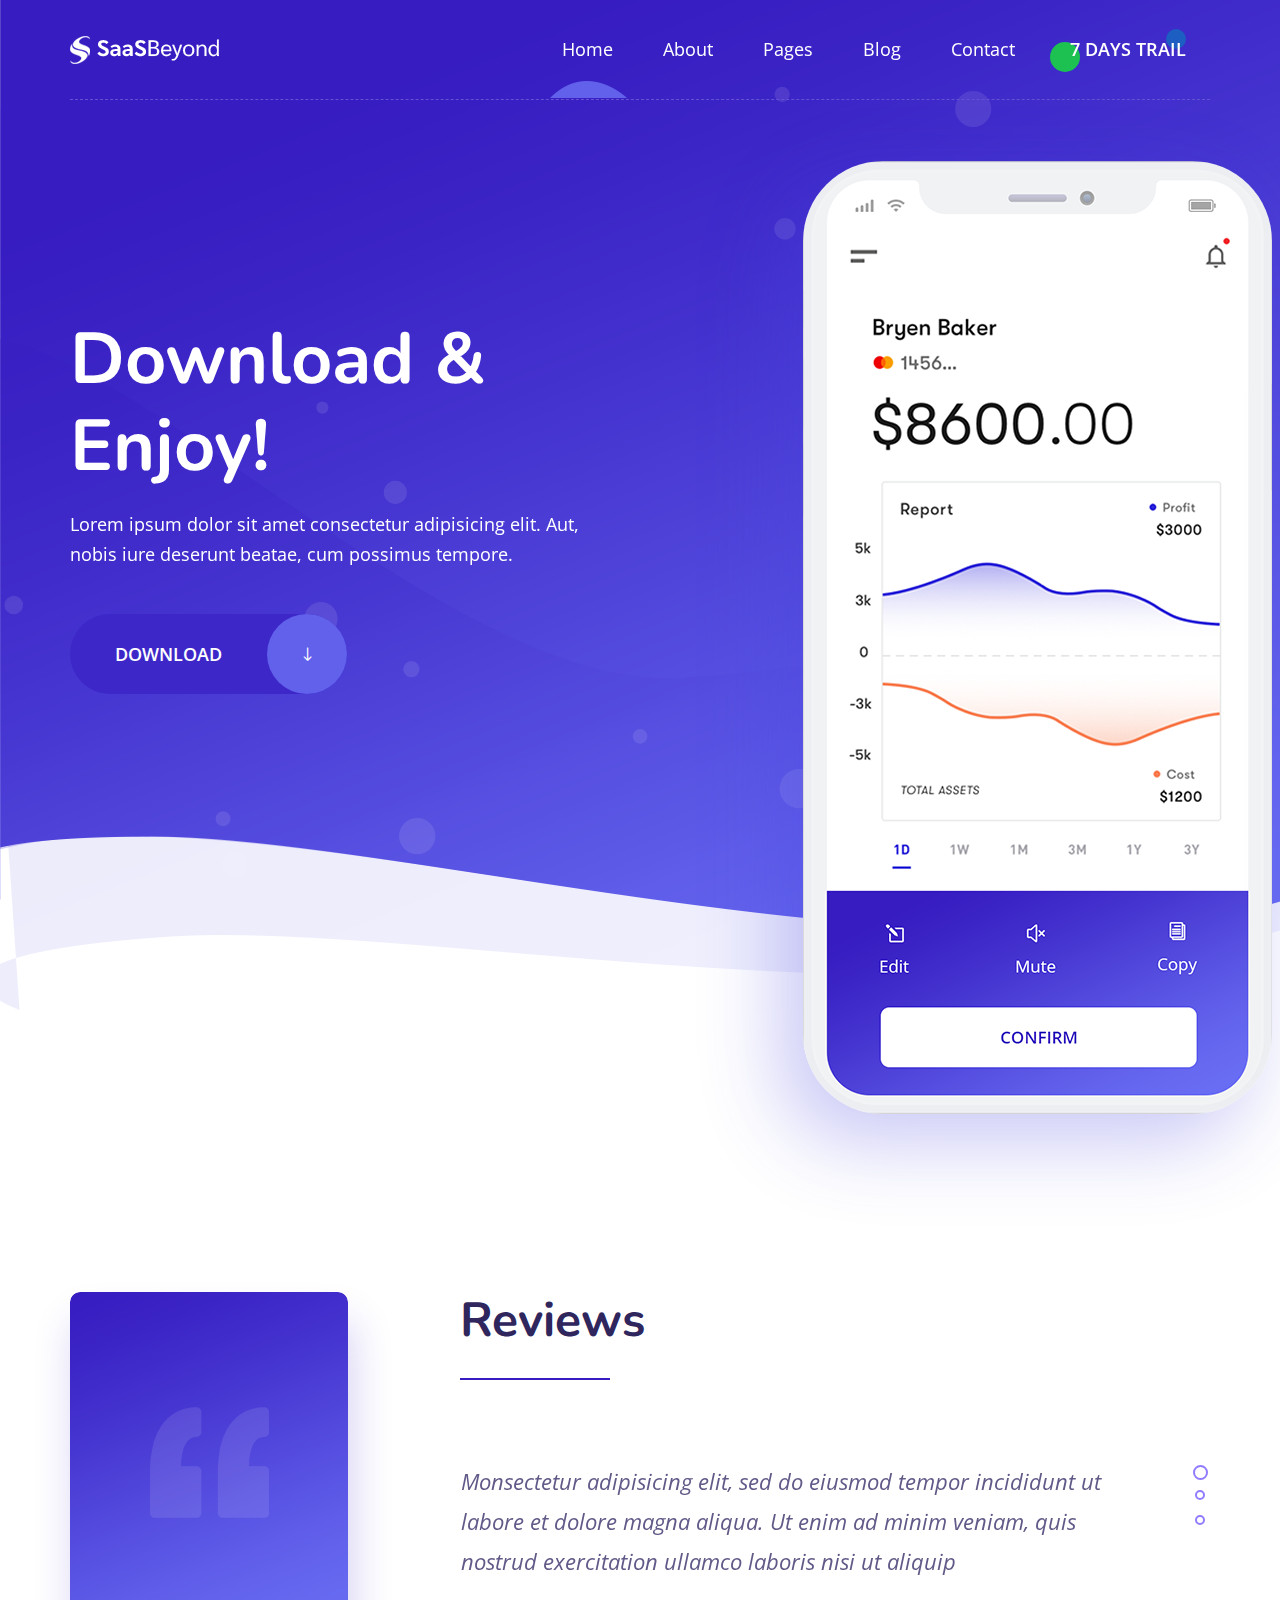
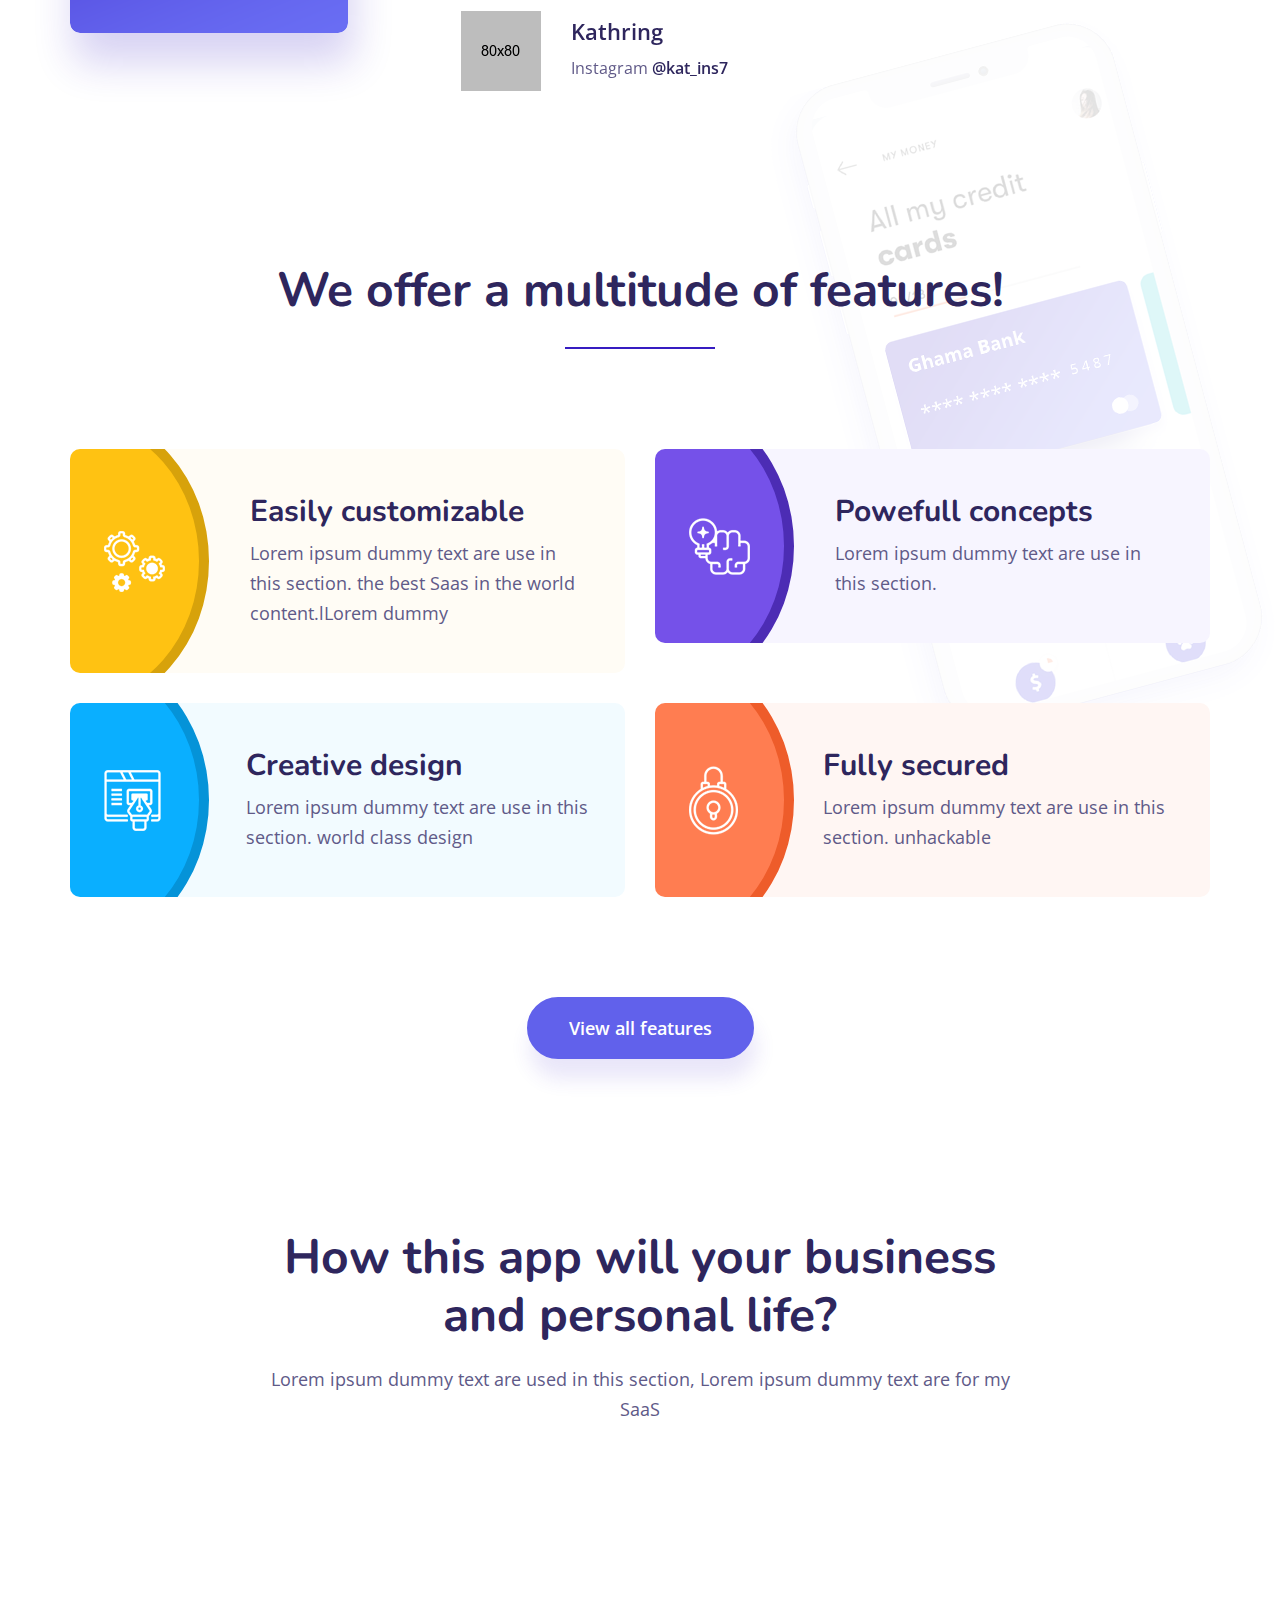
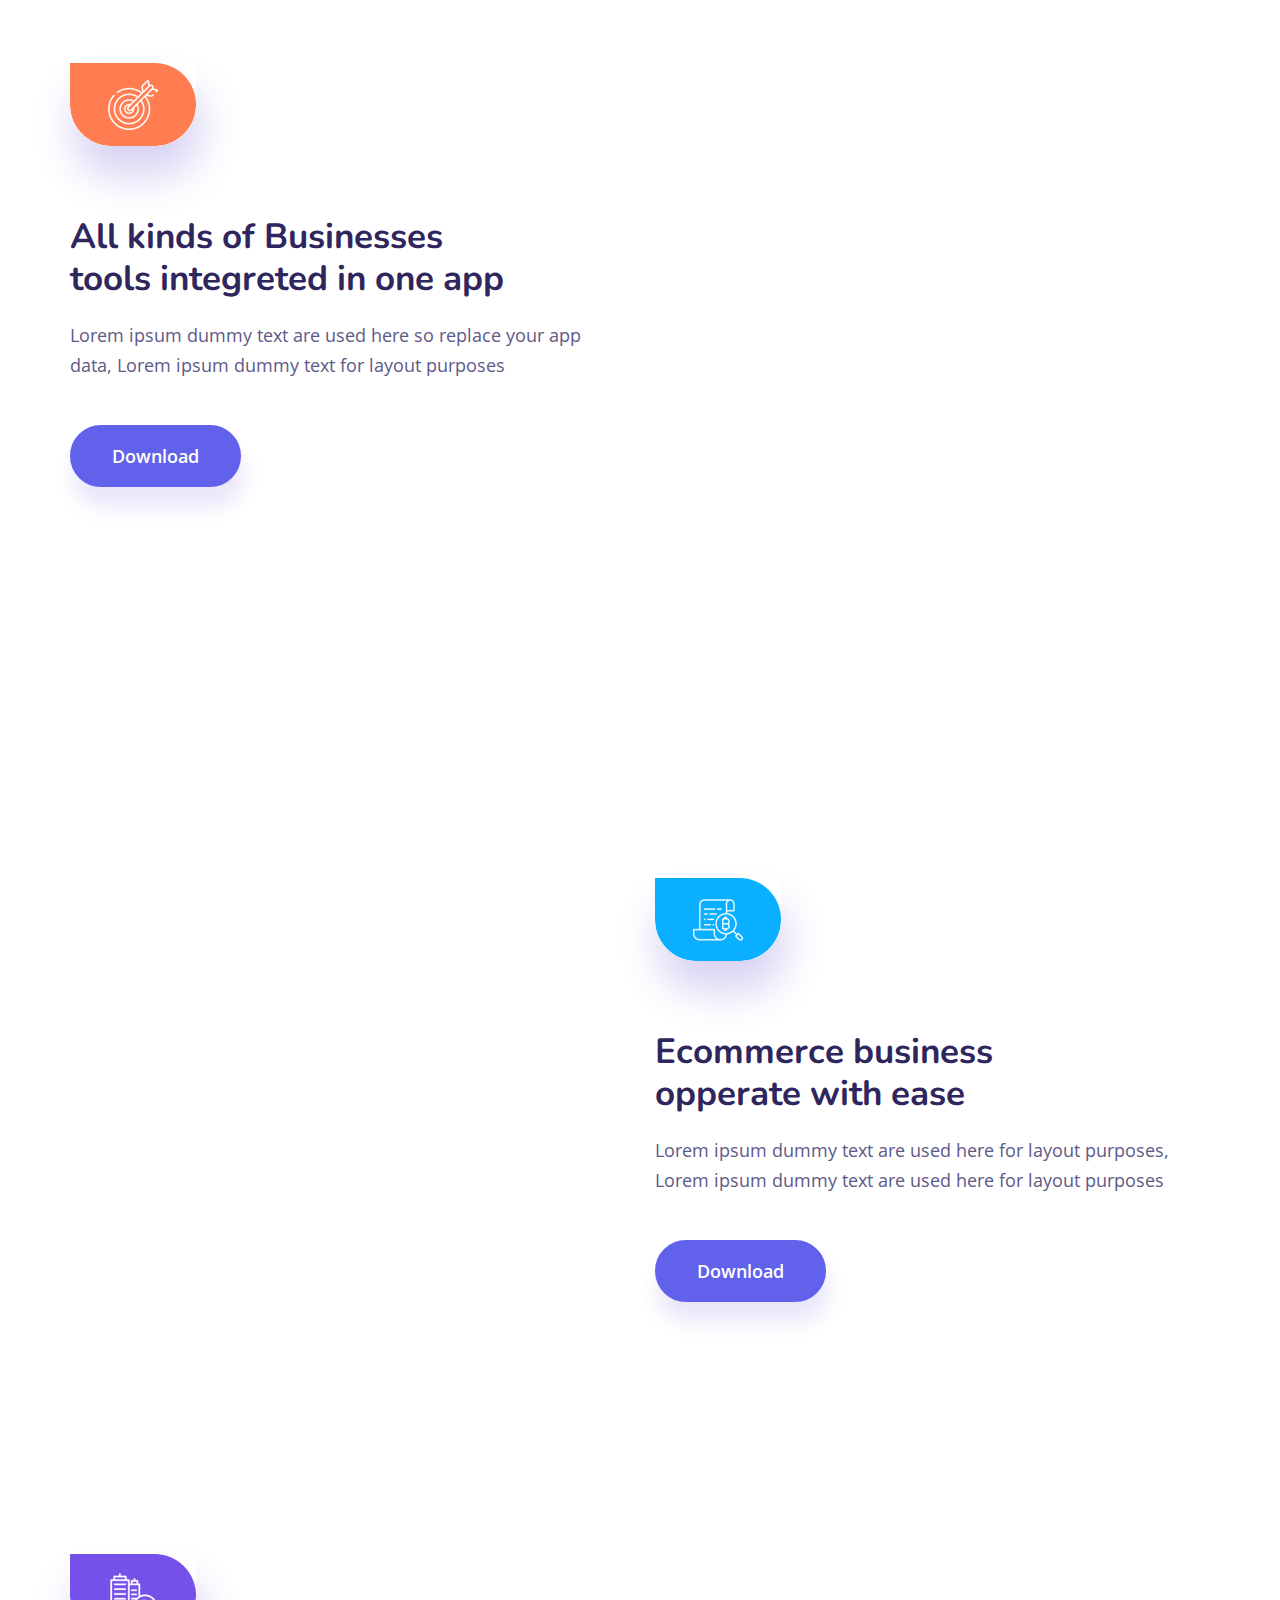
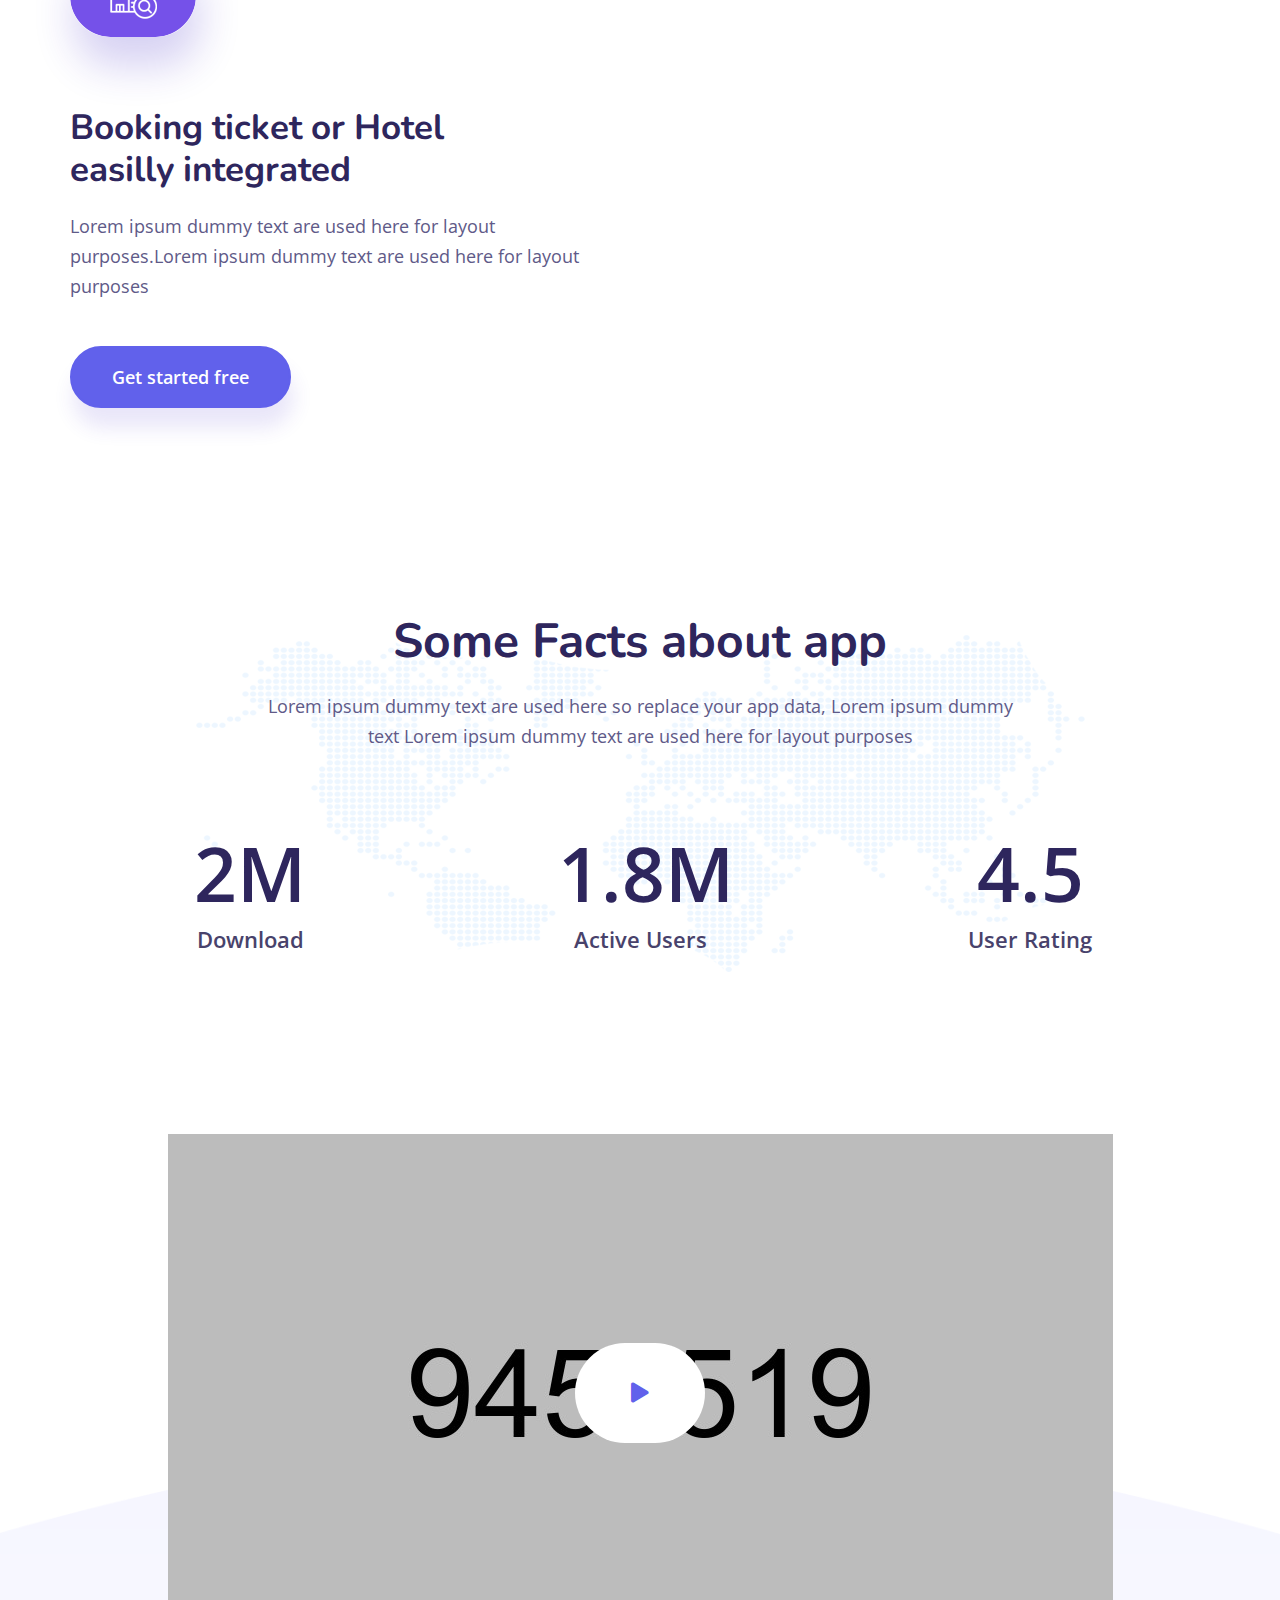
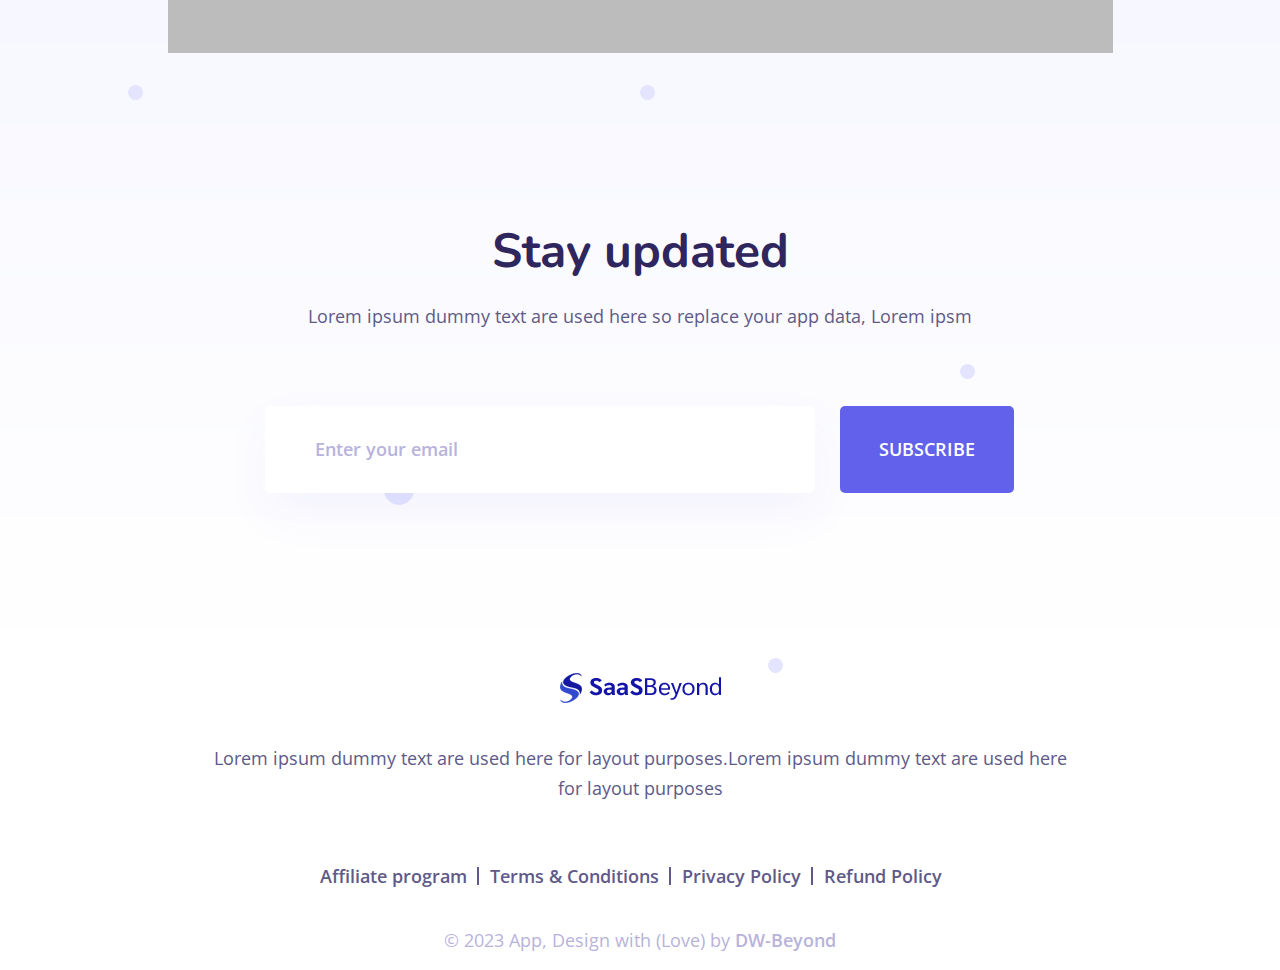
==== SassBeyond/index.html @ af2ad925 "first commit" ====
<!doctype html>
<html class="no-js" lang="">

<head>
    <meta charset="utf-8">
    <meta http-equiv="x-ua-compatible" content="ie=edge">
    <title>SaaS Landing Page</title>
    <meta name="description" content="">
    <meta name="viewport" content="width=device-width, initial-scale=1">

    <link rel="shortcut icon" type="image/x-icon" href="img/favicon.ico">
    <!-- Place favicon.ico in the root directory -->

    <!-- CSS here -->
    <link rel="stylesheet" href="css/bootstrap.min.css">
    <link rel="stylesheet" href="css/owl.carousel.min.css">
    <link rel="stylesheet" href="css/animate.min.css">
    <link rel="stylesheet" href="css/magnific-popup.css">
    <link rel="stylesheet" href="css/fontawesome-all.min.css">
    <link rel="stylesheet" href="css/elegant-icon.css">
    <link rel="stylesheet" href="css/meanmenu.css">
    <link rel="stylesheet" href="css/slick.css">
    <link rel="stylesheet" href="css/default.css">
    <link rel="stylesheet" href="css/style.css">
    <link rel="stylesheet" href="css/responsive.css">
</head>

<body>

    <!-- header -->
    <header id="header-sticky" class="transparent-header">
        <div class="container">
            <div class="header-border">
                <div class="row align-items-center">
                    <div class="col-lg-2">
                        <div class="logo">
                            <a href="index.html"><img src="img/logo/logo.png" alt="Logo"></a>
                        </div>
                    </div>
                    <div class="col-xl-8 col-lg-7">
                        <div class="menu-area">
                            <div class="main-menu">
                                <nav id="mobile-menu">
                                    <ul>
                                        <li class="active"><a href="#">Home</a>
                                            <ul class="sub-menu">
                                                <li><a href="index.html">Home One</a></li>
                                                <li><a href="index-2.html">Home Two</a></li>
                                            </ul>
                                        </li>
                                        <li><a href="about.html">About</a></li>
                                        <li><a href="#">Pages</a>
                                            <ul class="sub-menu">
                                                <li><a href="features.html">Features</a></li>
                                                <li><a href="404.html">404 Page</a></li>
                                            </ul>
                                        </li>
                                        <li><a href="#">Blog</a>
                                            <ul class="sub-menu">
                                                <li><a href="blog.html">Blog Page</a></li>
                                                <li><a href="blog-details.html">Blog Details</a></li>
                                            </ul>
                                        </li>
                                        <li><a href="contact.html">Contact</a></li>
                                    </ul>
                                </nav>
                            </div>
                        </div>
                    </div>
                    <div class="col-xl-2 col-lg-3 d-none d-lg-block">
                        <div class="header-btn text-center">
                            <a href="#" class="h-btn">7 DAYS TRAIL</a>
                        </div>
                    </div>
                    <div class="col-12">
                        <div class="mobile-menu"></div>
                    </div>
                </div>
            </div>
        </div>
    </header>
    <!-- header-end -->

    <!-- main-area -->
    <main>
        <!-- banner-area -->
        <section class="banner-area banner-bg d-flex align-items-center p-relative"
            data-background="img/bg/banner_bg01.png">
            <div id="particles-js"></div>
            <div class="container">
                <div class="row align-items-center justify-content-between">
                    <div class="col-lg-6">
                        <div class="banner-content">
                            <h2 class="wow fadeInUp" data-wow-delay="0.2s">Download & Enjoy!</h2>
                            <p class="wow fadeInUp" data-wow-delay="0.4s">Lorem ipsum dolor sit amet consectetur
                                adipisicing elit. Aut, nobis iure deserunt beatae, cum possimus tempore.</p>
                            <a href="#" class="banner-btn wow fadeInUp" data-wow-delay="0.6s">DOWNLOAD <i
                                    class="arrow_down"></i></a>
                        </div>
                    </div>
                    <div class="col-xl-5 col-lg-6 d-none d-lg-block">
                        <div class="banner-app wow fadeInRight" data-wow-delay="0.4s">
                            <img src="img/apps/banner_app.png" alt="img">
                        </div>
                    </div>
                </div>
            </div>
        </section>
        <!-- banner-area-end -->
        <!-- testimonial-area -->
        <section class="testimonial-area testi-pt pb-170">
            <div class="container">
                <div class="row justify-content-between">
                    <div class="col-xl-3 col-lg-4 d-none d-md-block">
                        <div class="testimonial-quote">
                            <img src="img/images/quote_icon.png" alt="quote">
                        </div>
                    </div>
                    <div class="col-xl-8 col-lg-8">
                        <div class="section-title mb-80">
                            <h2>Reviews</h2>
                        </div>
                        <div class="testimonial-active">
                            <div class="single-testimonial">
                                <div class="testi-content">
                                    <p>Monsectetur adipisicing elit, sed do eiusmod tempor incididunt ut labore et
                                        dolore magna aliqua. Ut enim ad minim
                                        veniam, quis nostrud exercitation ullamco laboris nisi ut aliquip</p>
                                </div>
                                <div class="testi-avatar">
                                    <div class="t-avatar-img">
                                        <img src="img/images/testimonial_img01.png" alt="img">
                                    </div>
                                    <div class="t-avatar-info">
                                        <h5>Kathring</h5>
                                        <p>Instagram <span>@kat_ins7</span></p>
                                    </div>
                                </div>
                            </div>
                            <div class="single-testimonial">
                                <div class="testi-content">
                                    <p>Monsectetur adipisicing elit, sed do eiusmod tempor incididunt ut labore et
                                        dolore magna aliqua. Ut enim ad minim
                                        veniam, quis nostrud exercitation ullamco laboris nisi ut aliquip</p>
                                </div>
                                <div class="testi-avatar">
                                    <div class="t-avatar-img">
                                        <img src="img/images/testimonial_img01.png" alt="img">
                                    </div>
                                    <div class="t-avatar-info">
                                        <h5>Kathring</h5>
                                        <p>Instagram <span>@kat_ins7</span></p>
                                    </div>
                                </div>
                            </div>
                            <div class="single-testimonial">
                                <div class="testi-content">
                                    <p>Monsectetur adipisicing elit, sed do eiusmod tempor incididunt ut labore et
                                        dolore magna aliqua. Ut enim ad minim
                                        veniam, quis nostrud exercitation ullamco laboris nisi ut aliquip</p>
                                </div>
                                <div class="testi-avatar">
                                    <div class="t-avatar-img">
                                        <img src="img/images/testimonial_img01.png" alt="img">
                                    </div>
                                    <div class="t-avatar-info">
                                        <h5>Kathring</h5>
                                        <p>Instagram <span>@kat_ins7</span></p>
                                    </div>
                                </div>
                            </div>
                        </div>
                    </div>
                </div>
            </div>
        </section>
        <!-- testimonial-area-end -->
        <!-- features-area -->
        <section class="features-area pb-170 p-relative">
            <div class="container">
                <div class="row justify-content-center">
                    <div class="col-lg-10">
                        <div class="section-title text-center mb-100">
                            <h2>We offer a multitude of features!</h2>
                        </div>
                    </div>
                </div>
                <div class="row">
                    <div class="col-lg-6">
                        <div class="single-features yellow fix mb-30">
                            <div class="features-icon">
                                <img src="img/icon/features_icon01.png" alt="icon">
                            </div>
                            <div class="features-content">
                                <h3>Easily customizable</h3>
                                <p>Lorem ipsum dummy text are use in this
                                    section. the best Saas in the world
                                    content.lLorem dummy</p>
                            </div>
                        </div>
                    </div>
                    <div class="col-lg-6">
                        <div class="single-features purple fix mb-30">
                            <div class="features-icon">
                                <img src="img/icon/features_icon02.png" alt="icon">
                            </div>
                            <div class="features-content">
                                <h3>Powefull concepts</h3>
                                <p>Lorem ipsum dummy text are use in this
                                    section.</p>
                            </div>
                        </div>
                    </div>
                    <div class="col-lg-6">
                        <div class="single-features blue fix mb-30">
                            <div class="features-icon">
                                <img src="img/icon/features_icon03.png" alt="icon">
                            </div>
                            <div class="features-content">
                                <h3>Creative design</h3>
                                <p>Lorem ipsum dummy text are use in this
                                    section. world class design</p>
                            </div>
                        </div>
                    </div>
                    <div class="col-lg-6">
                        <div class="single-features orange fix mb-30">
                            <div class="features-icon">
                                <img src="img/icon/features_icon04.png" alt="icon">
                            </div>
                            <div class="features-content">
                                <h3>Fully secured</h3>
                                <p>Lorem ipsum dummy text are use in this
                                    section. unhackable</p>
                            </div>
                        </div>
                    </div>
                </div>
                <div class="row">
                    <div class="col-12">
                        <div class="features-btn text-center mt-70">
                            <a href="#" class="btn">View all features</a>
                        </div>
                    </div>
                </div>
            </div>
            <div class="features-apps"><img src="img/images/overlay_phone01.png" alt="img" class="alltuchtopdown"></div>
        </section>
        <!-- features-area-end -->
        <!-- business-process -->
        <section class="business-process fix pb-170">
            <div class="container">
                <div class="row justify-content-center">
                    <div class="col-xl-8 col-lg-10">
                        <div class="section-title text-center border-none mb-95">
                            <h2>How this app will your business and personal life? </h2>
                            <p>Lorem ipsum dummy text are used in this section, Lorem ipsum dummy text
                                are for my SaaS</p>
                        </div>
                    </div>
                </div>
                <div class="single-business-process pb-140">
                    <div class="row align-items-center">
                        <div class="col-lg-6">
                            <div class="bp-icon mb-70">
                                <img src="img/icon/business_icon01.png" alt="icon">
                            </div>
                            <div class="bp-content">
                                <h2>All kinds of Businesses <br> tools integreted in one app</h2>
                                <p>Lorem ipsum dummy text are used here so replace your app
                                    data, Lorem ipsum dummy text for layout purposes</p>
                                <a href="#" class="btn">Download</a>
                            </div>
                        </div>
                        <div class="col-lg-6">
                            <div class="bp-img wow fadeInRight" data-wow-duration="1.5s" data-wow-delay="0.2s">
                                <img src="img/images/business_img01.png" alt="icon">
                            </div>
                        </div>
                    </div>
                </div>
                <div class="single-business-process pb-110">
                    <div class="row align-items-center">
                        <div class="col-lg-6 order-0 order-lg-12">
                            <div class="bp-icon mb-70">
                                <img src="img/icon/business_icon02.png" alt="icon">
                            </div>
                            <div class="bp-content">
                                <h2>Ecommerce business <br> opperate with ease</h2>
                                <p>Lorem ipsum dummy text are used here for layout purposes, Lorem ipsum dummy text are
                                    used here for layout purposes</p>
                                <a href="#" class="btn">Download</a>
                            </div>
                        </div>
                        <div class="col-lg-6">
                            <div class="bp-img ml-40 wow fadeInLeft" data-wow-duration="1.5s" data-wow-delay="0.2s">
                                <img src="img/images/business_img02.png" alt="icon">
                            </div>
                        </div>
                    </div>
                </div>
                <div class="single-business-process">
                    <div class="row align-items-center">
                        <div class="col-lg-6">
                            <div class="bp-icon mb-70">
                                <img src="img/icon/business_icon03.png" alt="icon">
                            </div>
                            <div class="bp-content">
                                <h2>Booking ticket or Hotel <br> easilly integrated</h2>
                                <p>Lorem ipsum dummy text are used here for layout purposes.Lorem ipsum dummy text are
                                    used here for layout purposes</p>
                                <a href="#" class="btn">Get started free</a>
                            </div>
                        </div>
                        <div class="col-lg-6">
                            <div class="bp-img wow fadeInRight" data-wow-duration="1.5s" data-wow-delay="0.2s">
                                <img src="img/images/business_img03.png" alt="icon">
                            </div>
                        </div>
                    </div>
                </div>
            </div>
        </section>
        <!-- business-process-end -->
        <!-- fact-area -->
        <section class="facts-area fact-bg" data-background="img/bg/map_bg.png">
            <div class="container">
                <div class="row justify-content-center">
                    <div class="col-xl-8 col-lg-10">
                        <div class="section-title text-center border-none mb-85">
                            <h2>Some Facts about app</h2>
                            <p>Lorem ipsum dummy text are used here so replace your app data, Lorem ipsum dummy text
                                Lorem ipsum dummy text are used here for layout purposes</p>
                        </div>
                    </div>
                </div>
                <div class="row justify-content-around">
                    <div class="col-xl-2 col-md-3">
                        <div class="single-count text-center mb-40">
                            <div class="counter"><span class="count">2</span><span>M</span></div>
                            <p>Download</p>
                        </div>
                    </div>
                    <div class="col-xl-2 col-md-3">
                        <div class="single-count text-center mb-40">
                            <div class="counter"><span class="count">1.8</span><span>M</span></div>
                            <p>Active Users</p>
                        </div>
                    </div>
                    <div class="col-xl-2 col-md-3">
                        <div class="single-count text-center mb-40">
                            <div class="counter"><span class="count">4.5</span></div>
                            <p>User Rating</p>
                        </div>
                    </div>
                </div>
            </div>
        </section>
        <!-- fact-area-end -->
        <!-- video-area -->
        <div class="video-area pt-140">
            <div class="container">
                <div class="row justify-content-center">
                    <div class="col-lg-10">
                        <div class="video-wrap p-relative">
                            <img src="img/bg/video_bg.jpg" alt="img">
                            <a href="https://www.youtube.com/watch?v=vKSA_idPZkc" class="popup-video"><i
                                    class="fas fa-play"></i></a>
                        </div>
                    </div>
                </div>
            </div>
        </div>

        <section class="newsletter-area newsletter-bg" data-background="img/bg/newsletter_bg.png">
            <div class="container">
                <div class="row justify-content-center">
                    <div class="col-xl-8 col-lg-10">
                        <div class="section-title text-center border-none mb-75">
                            <h2>Stay updated</h2>
                            <p>Lorem ipsum dummy text are used here so replace your app data, Lorem ipsm</p>
                        </div>
                    </div>
                </div>
                <div class="row justify-content-center">
                    <div class="col-xl-8 col-lg-10">
                        <div class="newsletter-form">
                            <form action="#">
                                <input type="email" placeholder="Enter your email">
                                <button>SUBSCRIBE</button>
                            </form>
                        </div>
                    </div>
                </div>
            </div>
            <span class="moveshape-one"></span>
            <span class="moveshape-two"></span>
            <span class="moveshape-three"></span>
            <span class="moveshape-four"></span>
            <span class="moveshape-five"></span>
            <div class="newsletter-app wow slideInLeft" data-wow-duration="1.5s" data-wow-delay="0.2s"><img
                    src="img/images/overlay_phone02.png" alt="img" class="alltuchtopdown"></div>
        </section>
        <!-- newsletter-area-end -->
    </main>
    <!-- main-area-end -->

    <!-- footer -->
    <footer class="footer-wrap p-relative">
        <div class="container">
            <div class="row justify-content-center">
                <div class="col-lg-10">
                    <div class="footer-widget text-center">
                        <div class="footer-logo mb-40">
                            <a href="index.html"><img src="img/logo/footer_logo.png" alt="Logo"></a>
                        </div>
                        <div class="footer-content mb-60">
                            <p>Lorem ipsum dummy text are used here for layout purposes.Lorem ipsum dummy text are used
                                here for layout purposes</p>
                        </div>
                        <div class="footer-link pb-20">
                            <ul>
                                <li><a href="#">Affiliate program</a></li>
                                <li><a href="#">Terms & Conditions</a></li>
                                <li><a href="#">Privacy Policy</a></li>
                                <li><a href="#">Refund Policy</a></li>
                            </ul>
                        </div>
                    </div>
                    <div class="copyright-text text-center">
                        <p>© 2023 App, Design with (Love) by <a href="#">DW-Beyond</a></p>
                    </div>
                </div>
            </div>
        </div>
        <div class="footer-app wow fadeInUp" data-wow-duration="1s" data-wow-delay="0.4s"><img
                src="img/images/footer_phone.png" alt="img"></div>
    </footer>
    <!-- footer-end -->





    <script src="js/vendor/jquery-1.12.4.min.js"></script>
    <script src="js/popper.min.js"></script>
    <script src="js/bootstrap.min.js"></script>
    <script src="js/owl.carousel.min.js"></script>
    <script src="js/isotope.pkgd.min.js"></script>
    <script src="js/slick.min.js"></script>
    <script src="js/jquery.meanmenu.min.js"></script>
    <script src="js/ajax-form.js"></script>
    <script src="js/jquery.waypoints.min.js"></script>
    <script src="js/jquery.counterup.min.js"></script>
    <script src="js/wow.min.js"></script>
    <script src="js/jquery.scrollUp.min.js"></script>
    <script src="js/imagesloaded.pkgd.min.js"></script>
    <script src="js/jquery.magnific-popup.min.js"></script>
    <script src="js/particles.min.js"></script>
    <script src="js/plugins.js"></script>
    <script src="js/main.js"></script>
</body>

</html>
---- SassBeyond/css/elegant-icon.css ----
@font-face {
	font-family: 'ElegantIcons';
	src:url('../fonts/ElegantIcons.eot');
	src:url('../fonts/ElegantIcons.eot?#iefix') format('embedded-opentype'),
		url('../fonts/ElegantIcons.woff') format('woff'),
		url('../fonts/ElegantIcons.ttf') format('truetype'),
		url('../fonts/ElegantIcons.svg#ElegantIcons') format('svg');
	font-weight: normal;
	font-style: normal;
}

/* Use the following CSS code if you want to use data attributes for inserting your icons */
[data-icon]:before {
	font-family: 'ElegantIcons';
	content: attr(data-icon);
	speak: none;
	font-weight: normal;
	font-variant: normal;
	text-transform: none;
	line-height: 1;
	-webkit-font-smoothing: antialiased;
	-moz-osx-font-smoothing: grayscale;
}

/* Use the following CSS code if you want to have a class per icon */
/*
Instead of a list of all class selectors,
you can use the generic selector below, but it's slower:
[class*="your-class-prefix"] {
*/
.arrow_up, .arrow_down, .arrow_left, .arrow_right, .arrow_left-up, .arrow_right-up, .arrow_right-down, .arrow_left-down, .arrow-up-down, .arrow_up-down_alt, .arrow_left-right_alt, .arrow_left-right, .arrow_expand_alt2, .arrow_expand_alt, .arrow_condense, .arrow_expand, .arrow_move, .arrow_carrot-up, .arrow_carrot-down, .arrow_carrot-left, .arrow_carrot-right, .arrow_carrot-2up, .arrow_carrot-2down, .arrow_carrot-2left, .arrow_carrot-2right, .arrow_carrot-up_alt2, .arrow_carrot-down_alt2, .arrow_carrot-left_alt2, .arrow_carrot-right_alt2, .arrow_carrot-2up_alt2, .arrow_carrot-2down_alt2, .arrow_carrot-2left_alt2, .arrow_carrot-2right_alt2, .arrow_triangle-up, .arrow_triangle-down, .arrow_triangle-left, .arrow_triangle-right, .arrow_triangle-up_alt2, .arrow_triangle-down_alt2, .arrow_triangle-left_alt2, .arrow_triangle-right_alt2, .arrow_back, .icon_minus-06, .icon_plus, .icon_close, .icon_check, .icon_minus_alt2, .icon_plus_alt2, .icon_close_alt2, .icon_check_alt2, .icon_zoom-out_alt, .icon_zoom-in_alt, .icon_search, .icon_box-empty, .icon_box-selected, .icon_minus-box, .icon_plus-box, .icon_box-checked, .icon_circle-empty, .icon_circle-slelected, .icon_stop_alt2, .icon_stop, .icon_pause_alt2, .icon_pause, .icon_menu, .icon_menu-square_alt2, .icon_menu-circle_alt2, .icon_ul, .icon_ol, .icon_adjust-horiz, .icon_adjust-vert, .icon_document_alt, .icon_documents_alt, .icon_pencil, .icon_pencil-edit_alt, .icon_pencil-edit, .icon_folder-alt, .icon_folder-open_alt, .icon_folder-add_alt, .icon_info_alt, .icon_error-oct_alt, .icon_error-circle_alt, .icon_error-triangle_alt, .icon_question_alt2, .icon_question, .icon_comment_alt, .icon_chat_alt, .icon_vol-mute_alt, .icon_volume-low_alt, .icon_volume-high_alt, .icon_quotations, .icon_quotations_alt2, .icon_clock_alt, .icon_lock_alt, .icon_lock-open_alt, .icon_key_alt, .icon_cloud_alt, .icon_cloud-upload_alt, .icon_cloud-download_alt, .icon_image, .icon_images, .icon_lightbulb_alt, .icon_gift_alt, .icon_house_alt, .icon_genius, .icon_mobile, .icon_tablet, .icon_laptop, .icon_desktop, .icon_camera_alt, .icon_mail_alt, .icon_cone_alt, .icon_ribbon_alt, .icon_bag_alt, .icon_creditcard, .icon_cart_alt, .icon_paperclip, .icon_tag_alt, .icon_tags_alt, .icon_trash_alt, .icon_cursor_alt, .icon_mic_alt, .icon_compass_alt, .icon_pin_alt, .icon_pushpin_alt, .icon_map_alt, .icon_drawer_alt, .icon_toolbox_alt, .icon_book_alt, .icon_calendar, .icon_film, .icon_table, .icon_contacts_alt, .icon_headphones, .icon_lifesaver, .icon_piechart, .icon_refresh, .icon_link_alt, .icon_link, .icon_loading, .icon_blocked, .icon_archive_alt, .icon_heart_alt, .icon_star_alt, .icon_star-half_alt, .icon_star, .icon_star-half, .icon_tools, .icon_tool, .icon_cog, .icon_cogs, .arrow_up_alt, .arrow_down_alt, .arrow_left_alt, .arrow_right_alt, .arrow_left-up_alt, .arrow_right-up_alt, .arrow_right-down_alt, .arrow_left-down_alt, .arrow_condense_alt, .arrow_expand_alt3, .arrow_carrot_up_alt, .arrow_carrot-down_alt, .arrow_carrot-left_alt, .arrow_carrot-right_alt, .arrow_carrot-2up_alt, .arrow_carrot-2dwnn_alt, .arrow_carrot-2left_alt, .arrow_carrot-2right_alt, .arrow_triangle-up_alt, .arrow_triangle-down_alt, .arrow_triangle-left_alt, .arrow_triangle-right_alt, .icon_minus_alt, .icon_plus_alt, .icon_close_alt, .icon_check_alt, .icon_zoom-out, .icon_zoom-in, .icon_stop_alt, .icon_menu-square_alt, .icon_menu-circle_alt, .icon_document, .icon_documents, .icon_pencil_alt, .icon_folder, .icon_folder-open, .icon_folder-add, .icon_folder_upload, .icon_folder_download, .icon_info, .icon_error-circle, .icon_error-oct, .icon_error-triangle, .icon_question_alt, .icon_comment, .icon_chat, .icon_vol-mute, .icon_volume-low, .icon_volume-high, .icon_quotations_alt, .icon_clock, .icon_lock, .icon_lock-open, .icon_key, .icon_cloud, .icon_cloud-upload, .icon_cloud-download, .icon_lightbulb, .icon_gift, .icon_house, .icon_camera, .icon_mail, .icon_cone, .icon_ribbon, .icon_bag, .icon_cart, .icon_tag, .icon_tags, .icon_trash, .icon_cursor, .icon_mic, .icon_compass, .icon_pin, .icon_pushpin, .icon_map, .icon_drawer, .icon_toolbox, .icon_book, .icon_contacts, .icon_archive, .icon_heart, .icon_profile, .icon_group, .icon_grid-2x2, .icon_grid-3x3, .icon_music, .icon_pause_alt, .icon_phone, .icon_upload, .icon_download, .social_facebook, .social_twitter, .social_pinterest, .social_googleplus, .social_tumblr, .social_tumbleupon, .social_wordpress, .social_instagram, .social_dribbble, .social_vimeo, .social_linkedin, .social_rss, .social_deviantart, .social_share, .social_myspace, .social_skype, .social_youtube, .social_picassa, .social_googledrive, .social_flickr, .social_blogger, .social_spotify, .social_delicious, .social_facebook_circle, .social_twitter_circle, .social_pinterest_circle, .social_googleplus_circle, .social_tumblr_circle, .social_stumbleupon_circle, .social_wordpress_circle, .social_instagram_circle, .social_dribbble_circle, .social_vimeo_circle, .social_linkedin_circle, .social_rss_circle, .social_deviantart_circle, .social_share_circle, .social_myspace_circle, .social_skype_circle, .social_youtube_circle, .social_picassa_circle, .social_googledrive_alt2, .social_flickr_circle, .social_blogger_circle, .social_spotify_circle, .social_delicious_circle, .social_facebook_square, .social_twitter_square, .social_pinterest_square, .social_googleplus_square, .social_tumblr_square, .social_stumbleupon_square, .social_wordpress_square, .social_instagram_square, .social_dribbble_square, .social_vimeo_square, .social_linkedin_square, .social_rss_square, .social_deviantart_square, .social_share_square, .social_myspace_square, .social_skype_square, .social_youtube_square, .social_picassa_square, .social_googledrive_square, .social_flickr_square, .social_blogger_square, .social_spotify_square, .social_delicious_square, .icon_printer, .icon_calulator, .icon_building, .icon_floppy, .icon_drive, .icon_search-2, .icon_id, .icon_id-2, .icon_puzzle, .icon_like, .icon_dislike, .icon_mug, .icon_currency, .icon_wallet, .icon_pens, .icon_easel, .icon_flowchart, .icon_datareport, .icon_briefcase, .icon_shield, .icon_percent, .icon_globe, .icon_globe-2, .icon_target, .icon_hourglass, .icon_balance, .icon_rook, .icon_printer-alt, .icon_calculator_alt, .icon_building_alt, .icon_floppy_alt, .icon_drive_alt, .icon_search_alt, .icon_id_alt, .icon_id-2_alt, .icon_puzzle_alt, .icon_like_alt, .icon_dislike_alt, .icon_mug_alt, .icon_currency_alt, .icon_wallet_alt, .icon_pens_alt, .icon_easel_alt, .icon_flowchart_alt, .icon_datareport_alt, .icon_briefcase_alt, .icon_shield_alt, .icon_percent_alt, .icon_globe_alt, .icon_clipboard {
	font-family: 'ElegantIcons';
	speak: none;
	font-style: normal;
	font-weight: normal;
	font-variant: normal;
	text-transform: none;
	line-height: 1;
	-webkit-font-smoothing: antialiased;
}
.arrow_up:before {
	content: "\21";
}
.arrow_down:before {
	content: "\22";
}
.arrow_left:before {
	content: "\23";
}
.arrow_right:before {
	content: "\24";
}
.arrow_left-up:before {
	content: "\25";
}
.arrow_right-up:before {
	content: "\26";
}
.arrow_right-down:before {
	content: "\27";
}
.arrow_left-down:before {
	content: "\28";
}
.arrow-up-down:before {
	content: "\29";
}
.arrow_up-down_alt:before {
	content: "\2a";
}
.arrow_left-right_alt:before {
	content: "\2b";
}
.arrow_left-right:before {
	content: "\2c";
}
.arrow_expand_alt2:before {
	content: "\2d";
}
.arrow_expand_alt:before {
	content: "\2e";
}
.arrow_condense:before {
	content: "\2f";
}
.arrow_expand:before {
	content: "\30";
}
.arrow_move:before {
	content: "\31";
}
.arrow_carrot-up:before {
	content: "\32";
}
.arrow_carrot-down:before {
	content: "\33";
}
.arrow_carrot-left:before {
	content: "\34";
}
.arrow_carrot-right:before {
	content: "\35";
}
.arrow_carrot-2up:before {
	content: "\36";
}
.arrow_carrot-2down:before {
	content: "\37";
}
.arrow_carrot-2left:before {
	content: "\38";
}
.arrow_carrot-2right:before {
	content: "\39";
}
.arrow_carrot-up_alt2:before {
	content: "\3a";
}
.arrow_carrot-down_alt2:before {
	content: "\3b";
}
.arrow_carrot-left_alt2:before {
	content: "\3c";
}
.arrow_carrot-right_alt2:before {
	content: "\3d";
}
.arrow_carrot-2up_alt2:before {
	content: "\3e";
}
.arrow_carrot-2down_alt2:before {
	content: "\3f";
}
.arrow_carrot-2left_alt2:before {
	content: "\40";
}
.arrow_carrot-2right_alt2:before {
	content: "\41";
}
.arrow_triangle-up:before {
	content: "\42";
}
.arrow_triangle-down:before {
	content: "\43";
}
.arrow_triangle-left:before {
	content: "\44";
}
.arrow_triangle-right:before {
	content: "\45";
}
.arrow_triangle-up_alt2:before {
	content: "\46";
}
.arrow_triangle-down_alt2:before {
	content: "\47";
}
.arrow_triangle-left_alt2:before {
	content: "\48";
}
.arrow_triangle-right_alt2:before {
	content: "\49";
}
.arrow_back:before {
	content: "\4a";
}
.icon_minus-06:before {
	content: "\4b";
}
.icon_plus:before {
	content: "\4c";
}
.icon_close:before {
	content: "\4d";
}
.icon_check:before {
	content: "\4e";
}
.icon_minus_alt2:before {
	content: "\4f";
}
.icon_plus_alt2:before {
	content: "\50";
}
.icon_close_alt2:before {
	content: "\51";
}
.icon_check_alt2:before {
	content: "\52";
}
.icon_zoom-out_alt:before {
	content: "\53";
}
.icon_zoom-in_alt:before {
	content: "\54";
}
.icon_search:before {
	content: "\55";
}
.icon_box-empty:before {
	content: "\56";
}
.icon_box-selected:before {
	content: "\57";
}
.icon_minus-box:before {
	content: "\58";
}
.icon_plus-box:before {
	content: "\59";
}
.icon_box-checked:before {
	content: "\5a";
}
.icon_circle-empty:before {
	content: "\5b";
}
.icon_circle-slelected:before {
	content: "\5c";
}
.icon_stop_alt2:before {
	content: "\5d";
}
.icon_stop:before {
	content: "\5e";
}
.icon_pause_alt2:before {
	content: "\5f";
}
.icon_pause:before {
	content: "\60";
}
.icon_menu:before {
	content: "\61";
}
.icon_menu-square_alt2:before {
	content: "\62";
}
.icon_menu-circle_alt2:before {
	content: "\63";
}
.icon_ul:before {
	content: "\64";
}
.icon_ol:before {
	content: "\65";
}
.icon_adjust-horiz:before {
	content: "\66";
}
.icon_adjust-vert:before {
	content: "\67";
}
.icon_document_alt:before {
	content: "\68";
}
.icon_documents_alt:before {
	content: "\69";
}
.icon_pencil:before {
	content: "\6a";
}
.icon_pencil-edit_alt:before {
	content: "\6b";
}
.icon_pencil-edit:before {
	content: "\6c";
}
.icon_folder-alt:before {
	content: "\6d";
}
.icon_folder-open_alt:before {
	content: "\6e";
}
.icon_folder-add_alt:before {
	content: "\6f";
}
.icon_info_alt:before {
	content: "\70";
}
.icon_error-oct_alt:before {
	content: "\71";
}
.icon_error-circle_alt:before {
	content: "\72";
}
.icon_error-triangle_alt:before {
	content: "\73";
}
.icon_question_alt2:before {
	content: "\74";
}
.icon_question:before {
	content: "\75";
}
.icon_comment_alt:before {
	content: "\76";
}
.icon_chat_alt:before {
	content: "\77";
}
.icon_vol-mute_alt:before {
	content: "\78";
}
.icon_volume-low_alt:before {
	content: "\79";
}
.icon_volume-high_alt:before {
	content: "\7a";
}
.icon_quotations:before {
	content: "\7b";
}
.icon_quotations_alt2:before {
	content: "\7c";
}
.icon_clock_alt:before {
	content: "\7d";
}
.icon_lock_alt:before {
	content: "\7e";
}
.icon_lock-open_alt:before {
	content: "\e000";
}
.icon_key_alt:before {
	content: "\e001";
}
.icon_cloud_alt:before {
	content: "\e002";
}
.icon_cloud-upload_alt:before {
	content: "\e003";
}
.icon_cloud-download_alt:before {
	content: "\e004";
}
.icon_image:before {
	content: "\e005";
}
.icon_images:before {
	content: "\e006";
}
.icon_lightbulb_alt:before {
	content: "\e007";
}
.icon_gift_alt:before {
	content: "\e008";
}
.icon_house_alt:before {
	content: "\e009";
}
.icon_genius:before {
	content: "\e00a";
}
.icon_mobile:before {
	content: "\e00b";
}
.icon_tablet:before {
	content: "\e00c";
}
.icon_laptop:before {
	content: "\e00d";
}
.icon_desktop:before {
	content: "\e00e";
}
.icon_camera_alt:before {
	content: "\e00f";
}
.icon_mail_alt:before {
	content: "\e010";
}
.icon_cone_alt:before {
	content: "\e011";
}
.icon_ribbon_alt:before {
	content: "\e012";
}
.icon_bag_alt:before {
	content: "\e013";
}
.icon_creditcard:before {
	content: "\e014";
}
.icon_cart_alt:before {
	content: "\e015";
}
.icon_paperclip:before {
	content: "\e016";
}
.icon_tag_alt:before {
	content: "\e017";
}
.icon_tags_alt:before {
	content: "\e018";
}
.icon_trash_alt:before {
	content: "\e019";
}
.icon_cursor_alt:before {
	content: "\e01a";
}
.icon_mic_alt:before {
	content: "\e01b";
}
.icon_compass_alt:before {
	content: "\e01c";
}
.icon_pin_alt:before {
	content: "\e01d";
}
.icon_pushpin_alt:before {
	content: "\e01e";
}
.icon_map_alt:before {
	content: "\e01f";
}
.icon_drawer_alt:before {
	content: "\e020";
}
.icon_toolbox_alt:before {
	content: "\e021";
}
.icon_book_alt:before {
	content: "\e022";
}
.icon_calendar:before {
	content: "\e023";
}
.icon_film:before {
	content: "\e024";
}
.icon_table:before {
	content: "\e025";
}
.icon_contacts_alt:before {
	content: "\e026";
}
.icon_headphones:before {
	content: "\e027";
}
.icon_lifesaver:before {
	content: "\e028";
}
.icon_piechart:before {
	content: "\e029";
}
.icon_refresh:before {
	content: "\e02a";
}
.icon_link_alt:before {
	content: "\e02b";
}
.icon_link:before {
	content: "\e02c";
}
.icon_loading:before {
	content: "\e02d";
}
.icon_blocked:before {
	content: "\e02e";
}
.icon_archive_alt:before {
	content: "\e02f";
}
.icon_heart_alt:before {
	content: "\e030";
}
.icon_star_alt:before {
	content: "\e031";
}
.icon_star-half_alt:before {
	content: "\e032";
}
.icon_star:before {
	content: "\e033";
}
.icon_star-half:before {
	content: "\e034";
}
.icon_tools:before {
	content: "\e035";
}
.icon_tool:before {
	content: "\e036";
}
.icon_cog:before {
	content: "\e037";
}
.icon_cogs:before {
	content: "\e038";
}
.arrow_up_alt:before {
	content: "\e039";
}
.arrow_down_alt:before {
	content: "\e03a";
}
.arrow_left_alt:before {
	content: "\e03b";
}
.arrow_right_alt:before {
	content: "\e03c";
}
.arrow_left-up_alt:before {
	content: "\e03d";
}
.arrow_right-up_alt:before {
	content: "\e03e";
}
.arrow_right-down_alt:before {
	content: "\e03f";
}
.arrow_left-down_alt:before {
	content: "\e040";
}
.arrow_condense_alt:before {
	content: "\e041";
}
.arrow_expand_alt3:before {
	content: "\e042";
}
.arrow_carrot_up_alt:before {
	content: "\e043";
}
.arrow_carrot-down_alt:before {
	content: "\e044";
}
.arrow_carrot-left_alt:before {
	content: "\e045";
}
.arrow_carrot-right_alt:before {
	content: "\e046";
}
.arrow_carrot-2up_alt:before {
	content: "\e047";
}
.arrow_carrot-2dwnn_alt:before {
	content: "\e048";
}
.arrow_carrot-2left_alt:before {
	content: "\e049";
}
.arrow_carrot-2right_alt:before {
	content: "\e04a";
}
.arrow_triangle-up_alt:before {
	content: "\e04b";
}
.arrow_triangle-down_alt:before {
	content: "\e04c";
}
.arrow_triangle-left_alt:before {
	content: "\e04d";
}
.arrow_triangle-right_alt:before {
	content: "\e04e";
}
.icon_minus_alt:before {
	content: "\e04f";
}
.icon_plus_alt:before {
	content: "\e050";
}
.icon_close_alt:before {
	content: "\e051";
}
.icon_check_alt:before {
	content: "\e052";
}
.icon_zoom-out:before {
	content: "\e053";
}
.icon_zoom-in:before {
	content: "\e054";
}
.icon_stop_alt:before {
	content: "\e055";
}
.icon_menu-square_alt:before {
	content: "\e056";
}
.icon_menu-circle_alt:before {
	content: "\e057";
}
.icon_document:before {
	content: "\e058";
}
.icon_documents:before {
	content: "\e059";
}
.icon_pencil_alt:before {
	content: "\e05a";
}
.icon_folder:before {
	content: "\e05b";
}
.icon_folder-open:before {
	content: "\e05c";
}
.icon_folder-add:before {
	content: "\e05d";
}
.icon_folder_upload:before {
	content: "\e05e";
}
.icon_folder_download:before {
	content: "\e05f";
}
.icon_info:before {
	content: "\e060";
}
.icon_error-circle:before {
	content: "\e061";
}
.icon_error-oct:before {
	content: "\e062";
}
.icon_error-triangle:before {
	content: "\e063";
}
.icon_question_alt:before {
	content: "\e064";
}
.icon_comment:before {
	content: "\e065";
}
.icon_chat:before {
	content: "\e066";
}
.icon_vol-mute:before {
	content: "\e067";
}
.icon_volume-low:before {
	content: "\e068";
}
.icon_volume-high:before {
	content: "\e069";
}
.icon_quotations_alt:before {
	content: "\e06a";
}
.icon_clock:before {
	content: "\e06b";
}
.icon_lock:before {
	content: "\e06c";
}
.icon_lock-open:before {
	content: "\e06d";
}
.icon_key:before {
	content: "\e06e";
}
.icon_cloud:before {
	content: "\e06f";
}
.icon_cloud-upload:before {
	content: "\e070";
}
.icon_cloud-download:before {
	content: "\e071";
}
.icon_lightbulb:before {
	content: "\e072";
}
.icon_gift:before {
	content: "\e073";
}
.icon_house:before {
	content: "\e074";
}
.icon_camera:before {
	content: "\e075";
}
.icon_mail:before {
	content: "\e076";
}
.icon_cone:before {
	content: "\e077";
}
.icon_ribbon:before {
	content: "\e078";
}
.icon_bag:before {
	content: "\e079";
}
.icon_cart:before {
	content: "\e07a";
}
.icon_tag:before {
	content: "\e07b";
}
.icon_tags:before {
	content: "\e07c";
}
.icon_trash:before {
	content: "\e07d";
}
.icon_cursor:before {
	content: "\e07e";
}
.icon_mic:before {
	content: "\e07f";
}
.icon_compass:before {
	content: "\e080";
}
.icon_pin:before {
	content: "\e081";
}
.icon_pushpin:before {
	content: "\e082";
}
.icon_map:before {
	content: "\e083";
}
.icon_drawer:before {
	content: "\e084";
}
.icon_toolbox:before {
	content: "\e085";
}
.icon_book:before {
	content: "\e086";
}
.icon_contacts:before {
	content: "\e087";
}
.icon_archive:before {
	content: "\e088";
}
.icon_heart:before {
	content: "\e089";
}
.icon_profile:before {
	content: "\e08a";
}
.icon_group:before {
	content: "\e08b";
}
.icon_grid-2x2:before {
	content: "\e08c";
}
.icon_grid-3x3:before {
	content: "\e08d";
}
.icon_music:before {
	content: "\e08e";
}
.icon_pause_alt:before {
	content: "\e08f";
}
.icon_phone:before {
	content: "\e090";
}
.icon_upload:before {
	content: "\e091";
}
.icon_download:before {
	content: "\e092";
}
.social_facebook:before {
	content: "\e093";
}
.social_twitter:before {
	content: "\e094";
}
.social_pinterest:before {
	content: "\e095";
}
.social_googleplus:before {
	content: "\e096";
}
.social_tumblr:before {
	content: "\e097";
}
.social_tumbleupon:before {
	content: "\e098";
}
.social_wordpress:before {
	content: "\e099";
}
.social_instagram:before {
	content: "\e09a";
}
.social_dribbble:before {
	content: "\e09b";
}
.social_vimeo:before {
	content: "\e09c";
}
.social_linkedin:before {
	content: "\e09d";
}
.social_rss:before {
	content: "\e09e";
}
.social_deviantart:before {
	content: "\e09f";
}
.social_share:before {
	content: "\e0a0";
}
.social_myspace:before {
	content: "\e0a1";
}
.social_skype:before {
	content: "\e0a2";
}
.social_youtube:before {
	content: "\e0a3";
}
.social_picassa:before {
	content: "\e0a4";
}
.social_googledrive:before {
	content: "\e0a5";
}
.social_flickr:before {
	content: "\e0a6";
}
.social_blogger:before {
	content: "\e0a7";
}
.social_spotify:before {
	content: "\e0a8";
}
.social_delicious:before {
	content: "\e0a9";
}
.social_facebook_circle:before {
	content: "\e0aa";
}
.social_twitter_circle:before {
	content: "\e0ab";
}
.social_pinterest_circle:before {
	content: "\e0ac";
}
.social_googleplus_circle:before {
	content: "\e0ad";
}
.social_tumblr_circle:before {
	content: "\e0ae";
}
.social_stumbleupon_circle:before {
	content: "\e0af";
}
.social_wordpress_circle:before {
	content: "\e0b0";
}
.social_instagram_circle:before {
	content: "\e0b1";
}
.social_dribbble_circle:before {
	content: "\e0b2";
}
.social_vimeo_circle:before {
	content: "\e0b3";
}
.social_linkedin_circle:before {
	content: "\e0b4";
}
.social_rss_circle:before {
	content: "\e0b5";
}
.social_deviantart_circle:before {
	content: "\e0b6";
}
.social_share_circle:before {
	content: "\e0b7";
}
.social_myspace_circle:before {
	content: "\e0b8";
}
.social_skype_circle:before {
	content: "\e0b9";
}
.social_youtube_circle:before {
	content: "\e0ba";
}
.social_picassa_circle:before {
	content: "\e0bb";
}
.social_googledrive_alt2:before {
	content: "\e0bc";
}
.social_flickr_circle:before {
	content: "\e0bd";
}
.social_blogger_circle:before {
	content: "\e0be";
}
.social_spotify_circle:before {
	content: "\e0bf";
}
.social_delicious_circle:before {
	content: "\e0c0";
}
.social_facebook_square:before {
	content: "\e0c1";
}
.social_twitter_square:before {
	content: "\e0c2";
}
.social_pinterest_square:before {
	content: "\e0c3";
}
.social_googleplus_square:before {
	content: "\e0c4";
}
.social_tumblr_square:before {
	content: "\e0c5";
}
.social_stumbleupon_square:before {
	content: "\e0c6";
}
.social_wordpress_square:before {
	content: "\e0c7";
}
.social_instagram_square:before {
	content: "\e0c8";
}
.social_dribbble_square:before {
	content: "\e0c9";
}
.social_vimeo_square:before {
	content: "\e0ca";
}
.social_linkedin_square:before {
	content: "\e0cb";
}
.social_rss_square:before {
	content: "\e0cc";
}
.social_deviantart_square:before {
	content: "\e0cd";
}
.social_share_square:before {
	content: "\e0ce";
}
.social_myspace_square:before {
	content: "\e0cf";
}
.social_skype_square:before {
	content: "\e0d0";
}
.social_youtube_square:before {
	content: "\e0d1";
}
.social_picassa_square:before {
	content: "\e0d2";
}
.social_googledrive_square:before {
	content: "\e0d3";
}
.social_flickr_square:before {
	content: "\e0d4";
}
.social_blogger_square:before {
	content: "\e0d5";
}
.social_spotify_square:before {
	content: "\e0d6";
}
.social_delicious_square:before {
	content: "\e0d7";
}
.icon_printer:before {
	content: "\e103";
}
.icon_calulator:before {
	content: "\e0ee";
}
.icon_building:before {
	content: "\e0ef";
}
.icon_floppy:before {
	content: "\e0e8";
}
.icon_drive:before {
	content: "\e0ea";
}
.icon_search-2:before {
	content: "\e101";
}
.icon_id:before {
	content: "\e107";
}
.icon_id-2:before {
	content: "\e108";
}
.icon_puzzle:before {
	content: "\e102";
}
.icon_like:before {
	content: "\e106";
}
.icon_dislike:before {
	content: "\e0eb";
}
.icon_mug:before {
	content: "\e105";
}
.icon_currency:before {
	content: "\e0ed";
}
.icon_wallet:before {
	content: "\e100";
}
.icon_pens:before {
	content: "\e104";
}
.icon_easel:before {
	content: "\e0e9";
}
.icon_flowchart:before {
	content: "\e109";
}
.icon_datareport:before {
	content: "\e0ec";
}
.icon_briefcase:before {
	content: "\e0fe";
}
.icon_shield:before {
	content: "\e0f6";
}
.icon_percent:before {
	content: "\e0fb";
}
.icon_globe:before {
	content: "\e0e2";
}
.icon_globe-2:before {
	content: "\e0e3";
}
.icon_target:before {
	content: "\e0f5";
}
.icon_hourglass:before {
	content: "\e0e1";
}
.icon_balance:before {
	content: "\e0ff";
}
.icon_rook:before {
	content: "\e0f8";
}
.icon_printer-alt:before {
	content: "\e0fa";
}
.icon_calculator_alt:before {
	content: "\e0e7";
}
.icon_building_alt:before {
	content: "\e0fd";
}
.icon_floppy_alt:before {
	content: "\e0e4";
}
.icon_drive_alt:before {
	content: "\e0e5";
}
.icon_search_alt:before {
	content: "\e0f7";
}
.icon_id_alt:before {
	content: "\e0e0";
}
.icon_id-2_alt:before {
	content: "\e0fc";
}
.icon_puzzle_alt:before {
	content: "\e0f9";
}
.icon_like_alt:before {
	content: "\e0dd";
}
.icon_dislike_alt:before {
	content: "\e0f1";
}
.icon_mug_alt:before {
	content: "\e0dc";
}
.icon_currency_alt:before {
	content: "\e0f3";
}
.icon_wallet_alt:before {
	content: "\e0d8";
}
.icon_pens_alt:before {
	content: "\e0db";
}
.icon_easel_alt:before {
	content: "\e0f0";
}
.icon_flowchart_alt:before {
	content: "\e0df";
}
.icon_datareport_alt:before {
	content: "\e0f2";
}
.icon_briefcase_alt:before {
	content: "\e0f4";
}
.icon_shield_alt:before {
	content: "\e0d9";
}
.icon_percent_alt:before {
	content: "\e0da";
}
.icon_globe_alt:before {
	content: "\e0de";
}
.icon_clipboard:before {
	content: "\e0e6";
}


	.glyph {
		float: left;
		text-align: center;
		padding: .75em;
		margin: .4em 1.5em .75em 0;
		width: 6em;
text-shadow: none;
	}
        .glyph_big {
        font-size: 128px;
        color: #59c5dc;
        float: left;
        margin-right: 20px;
        }

        .glyph div { padding-bottom: 10px;}

	.glyph input {
		font-family: consolas, monospace;
		font-size: 12px;
		width: 100%;
		text-align: center;
		border: 0;
		box-shadow: 0 0 0 1px #ccc;
		padding: .2em;
                -moz-border-radius: 5px;
                -webkit-border-radius: 5px;
	}
	.centered {
		margin-left: auto;
		margin-right: auto;
	}
	.glyph .fs1 {
		font-size: 2em;
	}
---- SassBeyond/css/default.css ----
/* Deafult Margin & Padding */
/*-- Margin Top --*/
.mt-5 {
	margin-top: 5px;
}
.mt-10 {
	margin-top: 10px;
}
.mt-15 {
	margin-top: 15px;
}
.mt-20 {
	margin-top: 20px;
}
.mt-25 {
	margin-top: 25px;
}
.mt-30 {
	margin-top: 30px;
}
.mt-35 {
	margin-top: 35px;
}
.mt-40 {
	margin-top: 40px;
}
.mt-45 {
	margin-top: 45px;
}
.mt-50 {
	margin-top: 50px;
}
.mt-55 {
	margin-top: 55px;
}
.mt-60 {
	margin-top: 60px;
}
.mt-65 {
	margin-top: 65px;
}
.mt-70 {
	margin-top: 70px;
}
.mt-75 {
	margin-top: 75px;
}
.mt-80 {
	margin-top: 80px;
}
.mt-85 {
	margin-top: 85px;
}
.mt-90 {
	margin-top: 90px;
}
.mt-95 {
	margin-top: 95px;
}
.mt-100 {
	margin-top: 100px;
}
.mt-105 {
	margin-top: 105px;
}
.mt-110 {
	margin-top: 110px;
}
.mt-115 {
	margin-top: 115px;
}
.mt-120 {
	margin-top: 120px;
}
.mt-125 {
	margin-top: 125px;
}
.mt-130 {
	margin-top: 130px;
}
.mt-135 {
	margin-top: 135px;
}
.mt-140 {
	margin-top: 140px;
}
.mt-145 {
	margin-top: 145px;
}
.mt-150 {
	margin-top: 150px;
}
.mt-155 {
	margin-top: 155px;
}
.mt-160 {
	margin-top: 160px;
}
.mt-165 {
	margin-top: 165px;
}
.mt-170 {
	margin-top: 170px;
}
.mt-175 {
	margin-top: 175px;
}
.mt-180 {
	margin-top: 180px;
}
.mt-185 {
	margin-top: 185px;
}
.mt-190 {
	margin-top: 190px;
}
.mt-195 {
	margin-top: 195px;
}
.mt-200 {
	margin-top: 200px;
}
/*-- Margin Bottom --*/

.mb-5 {
	margin-bottom: 5px;
}
.mb-10 {
	margin-bottom: 10px;
}
.mb-15 {
	margin-bottom: 15px;
}
.mb-20 {
	margin-bottom: 20px;
}
.mb-25 {
	margin-bottom: 25px;
}
.mb-30 {
	margin-bottom: 30px;
}
.mb-35 {
	margin-bottom: 35px;
}
.mb-40 {
	margin-bottom: 40px;
}
.mb-45 {
	margin-bottom: 45px;
}
.mb-50 {
	margin-bottom: 50px;
}
.mb-55 {
	margin-bottom: 55px;
}
.mb-60 {
	margin-bottom: 60px;
}
.mb-65 {
	margin-bottom: 65px;
}
.mb-70 {
	margin-bottom: 70px;
}
.mb-75 {
	margin-bottom: 75px;
}
.mb-80 {
	margin-bottom: 80px;
}
.mb-85 {
	margin-bottom: 85px;
}
.mb-90 {
	margin-bottom: 90px;
}
.mb-95 {
	margin-bottom: 95px;
}
.mb-100 {
	margin-bottom: 100px;
}
.mb-105 {
	margin-bottom: 105px;
}
.mb-110 {
	margin-bottom: 110px;
}
.mb-115 {
	margin-bottom: 115px;
}
.mb-120 {
	margin-bottom: 120px;
}
.mb-125 {
	margin-bottom: 125px;
}
.mb-130 {
	margin-bottom: 130px;
}
.mb-135 {
	margin-bottom: 135px;
}
.mb-140 {
	margin-bottom: 140px;
}
.mb-145 {
	margin-bottom: 145px;
}
.mb-150 {
	margin-bottom: 150px;
}
.mb-155 {
	margin-bottom: 155px;
}
.mb-160 {
	margin-bottom: 160px;
}
.mb-165 {
	margin-bottom: 165px;
}
.mb-170 {
	margin-bottom: 170px;
}
.mb-175 {
	margin-bottom: 175px;
}
.mb-180 {
	margin-bottom: 180px;
}
.mb-185 {
	margin-bottom: 185px;
}
.mb-190 {
	margin-bottom: 190px;
}
.mb-195 {
	margin-bottom: 195px;
}
.mb-200 {
	margin-bottom: 200px;
}
/*-- Padding Top --*/

.pt-5 {
	padding-top: 5px;
}
.pt-10 {
	padding-top: 10px;
}
.pt-15 {
	padding-top: 15px;
}
.pt-20 {
	padding-top: 20px;
}
.pt-25 {
	padding-top: 25px;
}
.pt-30 {
	padding-top: 30px;
}
.pt-35 {
	padding-top: 35px;
}
.pt-40 {
	padding-top: 40px;
}
.pt-45 {
	padding-top: 45px;
}
.pt-50 {
	padding-top: 50px;
}
.pt-55 {
	padding-top: 55px;
}
.pt-60 {
	padding-top: 60px;
}
.pt-65 {
	padding-top: 65px;
}
.pt-70 {
	padding-top: 70px;
}
.pt-75 {
	padding-top: 75px;
}
.pt-80 {
	padding-top: 80px;
}
.pt-85 {
	padding-top: 85px;
}
.pt-90 {
	padding-top: 90px;
}
.pt-95 {
	padding-top: 95px;
}
.pt-100 {
	padding-top: 100px;
}
.pt-105 {
	padding-top: 105px;
}
.pt-110 {
	padding-top: 110px;
}
.pt-115 {
	padding-top: 115px;
}
.pt-120 {
	padding-top: 120px;
}
.pt-125 {
	padding-top: 125px;
}
.pt-130 {
	padding-top: 130px;
}
.pt-135 {
	padding-top: 135px;
}
.pt-140 {
	padding-top: 140px;
}
.pt-145 {
	padding-top: 145px;
}
.pt-150 {
	padding-top: 150px;
}
.pt-155 {
	padding-top: 155px;
}
.pt-160 {
	padding-top: 160px;
}
.pt-165 {
	padding-top: 165px;
}
.pt-170 {
	padding-top: 170px;
}
.pt-175 {
	padding-top: 175px;
}
.pt-180 {
	padding-top: 180px;
}
.pt-185 {
	padding-top: 185px;
}
.pt-190 {
	padding-top: 190px;
}
.pt-195 {
	padding-top: 195px;
}
.pt-200 {
	padding-top: 200px;
}
/*-- Padding Bottom --*/

.pb-5 {
	padding-bottom: 5px;
}
.pb-10 {
	padding-bottom: 10px;
}
.pb-15 {
	padding-bottom: 15px;
}
.pb-20 {
	padding-bottom: 20px;
}
.pb-25 {
	padding-bottom: 25px;
}
.pb-30 {
	padding-bottom: 30px;
}
.pb-35 {
	padding-bottom: 35px;
}
.pb-40 {
	padding-bottom: 40px;
}
.pb-45 {
	padding-bottom: 45px;
}
.pb-50 {
	padding-bottom: 50px;
}
.pb-55 {
	padding-bottom: 55px;
}
.pb-60 {
	padding-bottom: 60px;
}
.pb-65 {
	padding-bottom: 65px;
}
.pb-70 {
	padding-bottom: 70px;
}
.pb-75 {
	padding-bottom: 75px;
}
.pb-80 {
	padding-bottom: 80px;
}
.pb-85 {
	padding-bottom: 85px;
}
.pb-90 {
	padding-bottom: 90px;
}
.pb-95 {
	padding-bottom: 95px;
}
.pb-100 {
	padding-bottom: 100px;
}
.pb-105 {
	padding-bottom: 105px;
}
.pb-110 {
	padding-bottom: 110px;
}
.pb-115 {
	padding-bottom: 115px;
}
.pb-120 {
	padding-bottom: 120px;
}
.pb-125 {
	padding-bottom: 125px;
}
.pb-130 {
	padding-bottom: 130px;
}
.pb-135 {
	padding-bottom: 135px;
}
.pb-140 {
	padding-bottom: 140px;
}
.pb-145 {
	padding-bottom: 145px;
}
.pb-150 {
	padding-bottom: 150px;
}
.pb-155 {
	padding-bottom: 155px;
}
.pb-160 {
	padding-bottom: 160px;
}
.pb-165 {
	padding-bottom: 165px;
}
.pb-170 {
	padding-bottom: 170px;
}
.pb-175 {
	padding-bottom: 175px;
}
.pb-180 {
	padding-bottom: 180px;
}
.pb-185 {
	padding-bottom: 185px;
}
.pb-190 {
	padding-bottom: 190px;
}
.pb-195 {
	padding-bottom: 195px;
}
.pb-200 {
	padding-bottom: 200px;
}



/*-- Padding Left --*/
.pl-0 {
	padding-left: 0px;
}
.pl-5 {
	padding-left: 5px;
}
.pl-10 {
	padding-left: 10px;
}
.pl-15 {
	padding-left: 15px;
}
.pl-20{
	padding-left: 20px;
}
.pl-25 {
	padding-left: 35px;
}
.pl-30 {
	padding-left: 30px;
}
.pl-35 {
	padding-left: 35px;
}

.pl-35 {
	padding-left: 35px;
}

.pl-40 {
	padding-left: 40px;
}

.pl-45 {
	padding-left: 45px;
}

.pl-50 {
	padding-left: 50px;
}

.pl-55 {
	padding-left: 55px;
}

.pl-60 {
	padding-left: 60px;
}
.pl-65 {
	padding-left: 65px;
}
.pl-70 {
	padding-left: 70px;
}
.pl-75 {
	padding-left: 75px;
}
.pl-80 {
	padding-left: 80px;
}
.pl-85 {
	padding-left: 80px;
}
.pl-90 {
	padding-left: 90px;
}
.pl-95 {
	padding-left: 95px;
}
.pl-100 {
	padding-left: 100px;
}


/*-- Padding Right --*/
.pr-0 {
	padding-right: 0px;
}
.pr-5 {
	padding-right: 5px;
}
.pr-10 {
	padding-right: 10px;
}
.pr-15 {
	padding-right: 15px;
}
.pr-20{
	padding-right: 20px;
}
.pr-25 {
	padding-right: 35px;
}
.pr-30 {
	padding-right: 30px;
}
.pr-35 {
	padding-right: 35px;
}

.pr-35 {
	padding-right: 35px;
}

.pr-40 {
	padding-right: 40px;
}

.pr-45 {
	padding-right: 45px;
}

.pr-50 {
	padding-right: 50px;
}

.pr-55 {
	padding-right: 55px;
}

.pr-60 {
	padding-right: 60px;
}
.pr-65 {
	padding-right: 65px;
}
.pr-70 {
	padding-right: 70px;
}
.pr-75 {
	padding-right: 75px;
}
.pr-80 {
	padding-right: 80px;
}
.pr-85 {
	padding-right: 80px;
}
.pr-90 {
	padding-right: 90px;
}
.pr-95 {
	padding-right: 95px;
}
.pr-100 {
	padding-right: 100px;
}

/* font weight */
.f-700{font-weight: 700;}
.f-600{font-weight: 600;}
.f-500{font-weight: 500;}
.f-400{font-weight: 400;}
.f-300{font-weight: 300;}

/* Background Color */

.gray-bg {
	background: #f7f7fd;
}
.white-bg {
	background: #fff;
}
.black-bg {
	background: #222;
}
.theme-bg {
	background: #222;
}
.primary-bg {
	background: #222;
}
/* Color */

.white-color {
	color: #fff;
}
.black-color {
	color: #222;
}
.theme-color {
	color: #222;
}
.primary-color {
	color: #222;
}
/* black overlay */

[data-overlay] {
	position: relative;
}
[data-overlay]::before {
	background: #000 none repeat scroll 0 0;
	content: "";
	height: 100%;
	left: 0;
	position: absolute;
	top: 0;
	width: 100%;
	z-index: 1;
}
[data-overlay="3"]::before {
	opacity: 0.3;
}
[data-overlay="4"]::before {
	opacity: 0.4;
}
[data-overlay="5"]::before {
	opacity: 0.5;
}
[data-overlay="6"]::before {
	opacity: 0.6;
}
[data-overlay="7"]::before {
	opacity: 0.7;
}
[data-overlay="8"]::before {
	opacity: 0.8;
}
[data-overlay="9"]::before {
	opacity: 0.9;
}
---- SassBeyond/css/style.css ----
/*
  My SaaS App Landing Page HTML
  Author: danwelsh3@gmail.com
  Support: danwelsh3@gmail.com
  Description: App Landing HTML.
  Version: 1.0
*/

/* CSS Index
-----------------------------------
1. Theme default css
2. header
3. banner-area
4. about
5. testimonial
6. features
7. business
8. pricing
9. faq
10. fact
11. video
12. blog
13. 404
14. contact
15. newsletter

*/



/* 1. Theme default css */
@import url('https://fonts.googleapis.com/css?family=Nunito:400,600,700,800|Open+Sans:400,400i,600,600i&display=swap');
 body {
	font-family: 'Open Sans', sans-serif;
	font-weight: normal;
	font-size: 18px;
	color: #605a88;
	font-style: normal;
}
.img {
	max-width: 100%;
	transition: all 0.3s ease-out 0s;
}
.f-left {
	float: left
}
.f-right {
	float: right
}
.fix {
	overflow: hidden
}
a,
.button {
	-webkit-transition: all 0.3s ease-out 0s;
	-moz-transition: all 0.3s ease-out 0s;
	-ms-transition: all 0.3s ease-out 0s;
	-o-transition: all 0.3s ease-out 0s;
	transition: all 0.3s ease-out 0s;
}
a:focus,
.btn:focus,
.button:focus {
	text-decoration: none;
	outline: none;
	box-shadow: none;
}
a:focus,
a:hover,
.portfolio-cat a:hover,
.footer -menu li a:hover {
	text-decoration: none;
}
a,
button {
	color: #1696e7;
	outline: medium none;
}
button:focus,input:focus,input:focus,textarea,textarea:focus{outline: 0}
.uppercase {
	text-transform: uppercase;
}
.capitalize {
	text-transform: capitalize;
}
h1,
h2,
h3,
h4,
h5,
h6 {
	font-family: 'Nunito', sans-serif;
	color: #2e265d;
	margin-top: 0px;
	font-style: normal;
	font-weight: 700;
	text-transform: normal;
}
h1 a,
h2 a,
h3 a,
h4 a,
h5 a,
h6 a {
	color: inherit;
}
h1 {
	font-size: 40px;
	font-weight: 500;
}
h2 {
	font-size: 35px;
}
h3 {
	font-size: 28px;
}
h4 {
	font-size: 22px;
}
h5 {
	font-size: 18px;
}
h6 {
	font-size: 16px;
}
ul {
	margin: 0px;
	padding: 0px;
}
li {
	list-style: none
}
p {
	font-size: 18px;
	font-weight: normal;
	line-height: 30px;
	color: #605a88;
	margin-bottom: 15px;
}
hr {
	border-bottom: 1px solid #eceff8;
	border-top: 0 none;
	margin: 30px 0;
	padding: 0;
}
label {
	color: #7e7e7e;
	cursor: pointer;
	font-size: 14px;
	font-weight: 400;
}
*::-moz-selection {
	background: #d6b161;
	color: #fff;
	text-shadow: none;
}
::-moz-selection {
	background: #444;
	color: #fff;
	text-shadow: none;
}
::selection {
	background: #444;
	color: #fff;
	text-shadow: none;
}
*::-moz-placeholder {
	color: #555555;
	font-size: 14px;
	opacity: 1;
}
*::placeholder {
	color: #555555;
	font-size: 14px;
	opacity: 1;
}
.theme-overlay {
	position: relative
}
.theme-overlay::before {
	background: #1696e7 none repeat scroll 0 0;
	content: "";
	height: 100%;
	left: 0;
	opacity: 0.6;
	position: absolute;
	top: 0;
	width: 100%;
}
.separator {
	border-top: 1px solid #f2f2f2
}
/* button style */

.btn {
	-moz-user-select: none;
	background: #6161eb;
	border: 2px solid #6161eb;
	border-radius: 50px;
	color: #fff;
	cursor: pointer;
	display: inline-block;
	font-size: 18px;
	font-weight: 600;
	letter-spacing: 0;
	line-height: 1;
	margin-bottom: 0;
	padding: 20px 40px;
	text-align: center;
	text-transform: unset;
	touch-action: manipulation;
	transition: all 0.3s ease 0s;
	vertical-align: middle;
	white-space: nowrap;
	box-shadow: 2.783px 19.805px 20px 0px rgba(70, 53, 208, 0.12);
}
.btn:hover {
	color: #6161eb;
	box-shadow: 2.783px 19.805px 20px 0px rgba(70, 53, 208, 0.22);
	background: transparent;
}
.breadcrumb > .active {
	color: #888;
}
.owl-carousel .owl-nav div {
	background: rgba(255, 255, 255, 0.8) none repeat scroll 0 0;
	height: 40px;
	left: 20px;
	line-height: 40px;
	opacity: 0;
	position: absolute;
	text-align: center;
	top: 50%;
	transform: translateY(-50%);
	transition: all 0.3s ease 0s;
	visibility: hidden;
	width: 40px;
}
.owl-carousel .owl-nav div.owl-next {
	left: auto;
	right: 20px;
}
.owl-carousel:hover .owl-nav div {
	opacity: 1;
	visibility: visible;
}
.owl-carousel .owl-nav div:hover {
	background: #2B96CC;
	color: #fff
}
.p-relative {
	position: relative;
}
/* scrollUp */
#scrollUp {
	background: #6161EB;
	height: 50px;
	width: 45px;
	right: 50px;
	bottom: 77px;
	color: #fff;
	font-size: 20px;
	text-align: center;
	border-radius: 5px;
	font-size: 20px;
	line-height: 50px;
}
#scrollUp:hover {
	background: #361CC1;
}

/* 2. header */
.transparent-header {
    position: absolute;
    left: 0;
    top: 0;
    width: 100%;
    z-index: 99;
}
.header-border {
    border-bottom: 1px dashed #6452d3;
}
.main-menu {
    text-align: right;
}
.main-menu ul li {
	display: inline-block;
	margin-left: 45px;
	position: relative;
}
.main-menu ul li a {
    color: #fff;
    display: block;
    padding: 40px 0;
	line-height: 1;
	position: relative;
}
.main-menu nav > ul > li > a::before {
	content: "";
	position: absolute;
	left: -12px;
	background-image: url(../img/shape/menu_shape.png);
	width: 77px;
	height: 17px;
	bottom: 0;
	transition: .3s linear;
	opacity: 0;
}
.main-menu ul li:hover > a::before {opacity: 1;}
.main-menu ul li.active > a::before {opacity: 1;}
.header-btn .h-btn {
	font-size: 18px;
	color: #fff;
	font-weight: 600;
	position: relative;
}
.header-btn .h-btn::before {
	content: "";
	position: absolute;
	left: -20px;
	height: 30px;
	width: 30px;
	background: #1cc152;
	border-radius: 50%;
	bottom: -11px;
	z-index: -1;
	transition: .3s linear;
}
.header-btn .h-btn::after {
	content: "";
	position: absolute;
	right: 0;
	height: 20px;
	width: 20px;
	background: #1c5ec1;
	border-radius: 50%;
	top: -8px;
	z-index: -1;
	transition: .3s linear;
}
.header-btn .h-btn:hover::before {bottom: -5px;}
.header-btn .h-btn:hover::after {top: -3px;}
.s-header-border {
	border-bottom: 1px dashed #8c87f0;
}
.s-header-border .main-menu nav > ul > li a::before {
	background-image: url(../img/shape/menu_shape02.png);
}
.sticky-menu {
    left: 0;
    margin: auto;
    position: fixed;
    top: 0;
    width: 100%;
    box-shadow: 0 0 60px 0 rgba(0, 0, 0, .07);
    z-index: 9999;
    background: #361cc1;
    -webkit-animation: 300ms ease-in-out 0s normal none 1 running fadeInDown;
    animation: 300ms ease-in-out 0s normal none 1 running fadeInDown;
    -webkit-box-shadow: 0 10px 15px rgba(25, 25, 25, 0.1);
}
.sticky-menu .header-border {
	border-bottom: none;
}
/* breadcrumb */
.breadcrumb-bg {
	min-height: 354px;
	background-position: center;
	background-size: cover;
	position: relative;
}
.breadcrumb-wrap {
	padding-top: 90px;
}
.breadcrumb-wrap h2 {
	font-size: 55px;
	color: #fff;
	margin-bottom: 0;
}
.main-menu ul li .sub-menu {
	position: absolute;
	background: #fff;
	top: 100%;
	visibility: hidden;
	opacity: 0;
	-webkit-transform: scaleX(0);
	-ms-transform: scaleX(0);
	transform: scaleX(0);
	transition: all .3s;
	height: auto;
	box-shadow: 0px 13px 25px -12px rgba(0,0,0,0.25);
	text-align: left;
	padding: 10px;
	width: 180px;
	border-radius: 5px;
}
.main-menu ul li:hover .sub-menu {
	visibility: visible;
	opacity: 1;
	-webkit-transform: scaleY(1);
	-ms-transform: scaleY(1);
	transform: scaleY(1);
}
.main-menu ul li .sub-menu li {
	margin-left: 0;
	display: block;
}
.main-menu ul li .sub-menu li a {
	display: block;
	padding: 10px 15px;
	transition: all .3s;
	color: #605a88;
	font-size: 16px;
}
.main-menu ul li .sub-menu li a:hover {
	color: #6161eb;
	padding-left: 18px;
}

/* 3. banner-area */
.banner-bg {
	min-height: 1010px;
	background-position: left center;
	background-size: cover;
}
.banner-app {
	padding-top: 160px;
	margin-bottom: -105px;
	padding-left: 50px;
}
.banner-app img {
	box-shadow: -23.783px 28.344px 79px 0px rgba(72, 69, 224, 0.29);
	border-radius: 80px;
}
.banner-content h2 {
	font-size: 72px;
	margin-bottom: 20px;
	color: #fff;
}
.banner-content p {
	color: #fff;
	margin-bottom: 45px;
}
.banner-btn {
	padding: 31px 45px;
	background: #3d27c8;
	border-radius: 50px;
	color: #fff;
	line-height: 1;
	font-weight: 600;
	padding-right: 125px;
	position: relative;
	display: inline-block;
}
.banner-btn i {
	position: absolute;
	right: 0;
	top: 0;
	height: 80px;
	width: 80px;
	text-align: center;
	line-height: 80px;
	background: #6161eb;
	border-radius: 50%;
	transition: .3s;
}
.banner-btn:hover {
	color: #fff;
}
.banner-btn:hover i {
	transform: rotate(-90deg);
}
#particles-js {
	position: absolute;
	left: 0;
	top: 0;
	height: 100%;
	width: 100%;
}
.s-banner-bg {
	min-height: 953px;
	background-position: center;
	background-size: cover;
}
.s-banner-content h2 {
	font-weight: 400;
}
.s-banner-content h2 span {
	font-weight: 700;
}
.s-banner-content .btn {
	border-color: #fff;
	background: #fff;
	color: #605a88;
}
.s-banner-content .btn:hover {
	background: transparent;
	color: #fff;
}
.s-banner-content .btn:last-child {
	background: transparent;
	color: #fff;
	margin-left: 30px;
}
.s-banner-content .btn:last-child:hover {
	background: #fff;
	color: #605a88;
}
.s-banner-app {
	padding-top: 160px;
	z-index: 1;
	margin-bottom: -50px;
}
.b-app-shape {
	position: absolute;
	right: -215px;
	bottom: 100px;
	z-index: -1;
}
.slider-pulse {
	height: 100px;
	width: 100px;
	position: absolute;
	top: 50.5%;
	left: 6px;
	background: #fff;
	border-radius: 50%;
	z-index: -1;
	opacity: .2;
}
.circle {
	z-index: -9;
	position: absolute;
	top: 43%;
	left: -70px;
	width: 250px;
	height: 250px;
	background-color: rgba(255, 255, 255, 0.5);
	border-radius: 50%;
	opacity: 0;
	animation: scaleIn 3s infinite linear;
}
@keyframes scaleIn {
	from {
		transform: scale(.5, .5);
		opacity: .5;
	}
	to {
		transform: scale(2, 2);
		opacity: 0;
	}
}

/* 4. about */
.about-content p {
	margin-bottom: 30px;
}
.about-btn {
	margin-top: 55px;
}
/* 5. testimonial */
.testi-pt {
	padding-top: 282px;
}
.section-title h2 {
	font-size: 48px;
	padding-bottom: 30px;
	margin-bottom: 0;
	position: relative;
}
.section-title h2::before {
	content: "";
	position: absolute;
	left: 0;
	bottom: 0;
	height: 2px;
	width: 150px;
	background: #361cc1;
}
.testi-content > p {
	font-size: 22px;
	line-height: 40px;
	margin-bottom: 30px;
	font-style: italic;
	padding-right: 60px;
}
.t-avatar-img {
	display: block;
	margin-right: 30px;
}
.testi-avatar {
	display: flex;
	align-items: center;
	overflow: hidden;
}
.t-avatar-info h5 {
	font-size: 22px;
	font-family: 'Open Sans', sans-serif;
	font-weight: 600;
	margin-bottom: 8px;
}
.t-avatar-info p {
	font-size: 16px;
	margin-bottom: 0;
}
.t-avatar-info p span {
	font-weight: 600;
	color: #2e265d;
}
.testimonial-active .slick-dots {
	position: absolute;
	right: 0;
	top: 0;
	z-index: 1;
}
.testimonial-active .slick-dots li {
	line-height: 1;
	margin: 5px 0;
	width: 20px;
	text-align: center;
}
.testimonial-active .slick-dots li button {
	text-indent: -9999px;
	border: 2px solid #927cff;
	background: none;
	padding: 0;
	height: 10px;
	width: 10px;
	border-radius: 50%;
	transition: .3s;
	cursor: pointer;
	line-height: 1;
}
.testimonial-active .slick-dots li.slick-active button {
	height: 15px;
	width: 15px;
}
.testimonial-quote img {
	box-shadow: 4.175px 29.708px 40px 0px rgba(56, 32, 195, 0.2);
	border-radius: 10px;
}
.s-testimonial-bg {
	padding-top: 170px;
	padding-bottom: 180px;
	background-image: -moz-linear-gradient( right, rgb(26,30,160) 0%, rgb(52,74,206) 100%);
  	background-image: -webkit-linear-gradient( right, rgb(26,30,160) 0%, rgb(52,74,206) 100%);
  	background-image: -ms-linear-gradient( right, rgb(26,30,160) 0%, rgb(52,74,206) 100%);
}
.s-testi-content p {
	font-size: 20px;
	line-height: 2;
	color: #fff;
	font-style: italic;
	margin-bottom: 0;
}
.s-testi-avatar h5 {
	font-size: 24px;
	color: #fff;
	margin-bottom: 0;
}
.s-testi-avatar span {
	color: #fff;
	font-family: 'Nunito', sans-serif;
	font-weight: 700;
}
.testimonial-img {
	margin-top: 160px;
	position: relative;
}
.testimonial-img::before {
	content: "";
	position: absolute;
	left: 82px;
	top: -120px;
	background-image: url(../img/icon/quote_icon.png);
	width: 206px;
	height: 132px;
	opacity: .05;
	background-repeat: no-repeat;
}
.single-brand img {
	display: inline-block;
}
.s-testimonial-active .slick-arrow {
	position: absolute;
	bottom: -130px;
	left: 0;
	height: 60px;
	width: 60px;
	border: none;
	background: #1192fa;
	color: #fff;
	font-size: 20px;
	line-height: 60px;
	padding: 0;
	cursor: pointer;
	z-index: 9;
}
.s-testimonial-active .slick-next {
	left: 60px;
	border-top-right-radius: 5px;
	border-bottom-right-radius: 5px;
}
.s-testimonial-active .slick-next::before {
	content: "";
	position: absolute;
	left: 0;
	top: 50%;
	transform: translateY(-50%);
	height: 30px;
	width: 1px;
	background: #41a8fb;
	z-index: 1;
}
/* 6. features */
.section-title.text-center h2::before {
	left: 0;
	right: 0;
	margin: auto;
}
.single-features {
	display: flex;
	align-items: center;
	padding: 45px 34px;
	border-radius: 10px;
}
.features-icon {
	margin-right: 85px;
	position: relative;
	z-index: 1;
}
.single-features.yellow {
	background: #fffcf5;
}
.single-features.purple {
	background: #f7f5ff;
}
.single-features.blue {
	background: #f2fbff;
}
.single-features.orange {
	background: #fff6f3;
}
.features-content h3 {
	font-size: 30px;
	margin-bottom: 8px;
}
.features-content p {
	margin-bottom: 0;
}
.features-icon::before {
	content: "";
	position: absolute;
	left: -160px;
	top: 50%;
	height: 300px;
	width: 265px;
	background: #ffc212;
	border-radius: 50%;
	transform: translateY(-50%);
	border: 10px solid #d7a20b;
	transition: .3s linear;
	z-index: -1;
}
.single-features:hover .features-icon::before {
	left: -150px;
}
.single-features.purple .features-icon::before {
	background: #7551e9;
	border-color: #4c2cb4;
}
.single-features.blue .features-icon::before {
	background: #0aafff;
	border-color: #0593d8;
}
.single-features.orange .features-icon::before {
	background: #ff7d51;
	border-color: #ee5c2a;
}
.features-apps {
	position: absolute;
	right: 40px;
	top: -245px;
	z-index: -1;
}
.alltuchtopdown {
	-webkit-animation: alltuchtopdown 1.5s ease-in-out 0s infinite alternate;
	animation: alltuchtopdown 1.5s ease-in-out 0s infinite alternate;
	animation-duration: 3s;
}
@keyframes alltuchtopdown {
  0% {
    -webkit-transform: rotateX(0deg) translateY(0px);
    -moz-transform: rotateX(0deg) translateY(0px);
    -ms-transform: rotateX(0deg) translateY(0px);
    -o-transform: rotateX(0deg) translateY(0px);
    transform: rotateX(0deg) translateY(0px); }
  50% {
    -webkit-transform: rotateX(0deg) translateY(-10px);
    -moz-transform: rotateX(0deg) translateY(-10px);
    -ms-transform: rotateX(0deg) translateY(-10px);
    -o-transform: rotateX(0deg) translateY(-10px);
    transform: rotateX(0deg) translateY(-10px); }
  100% {
    -webkit-transform: rotateX(0deg) translateY(0px);
    -moz-transform: rotateX(0deg) translateY(0px);
    -ms-transform: rotateX(0deg) translateY(0px);
    -o-transform: rotateX(0deg) translateY(0px);
    transform: rotateX(0deg) translateY(0px); } }
@-webkit-keyframes alltuchtopdown {
  0% {
    -webkit-transform: rotateX(0deg) translateY(0px);
    -moz-transform: rotateX(0deg) translateY(0px);
    -ms-transform: rotateX(0deg) translateY(0px);
    -o-transform: rotateX(0deg) translateY(0px);
    transform: rotateX(0deg) translateY(0px); }
  50% {
    -webkit-transform: rotateX(0deg) translateY(-10px);
    -moz-transform: rotateX(0deg) translateY(-10px);
    -ms-transform: rotateX(0deg) translateY(-10px);
    -o-transform: rotateX(0deg) translateY(-10px);
    transform: rotateX(0deg) translateY(-10px); }
  100% {
    -webkit-transform: rotateX(0deg) translateY(0px);
    -moz-transform: rotateX(0deg) translateY(0px);
    -ms-transform: rotateX(0deg) translateY(0px);
    -o-transform: rotateX(0deg) translateY(0px);
		transform: rotateX(0deg) translateY(0px);
	}
}
.ifeatures-content h4 {
	font-size: 30px;
	margin-bottom: 20px;
}
.s-inner-features {
	transition: .3s linear;
	padding: 55px 20px;
}
.ifeatures-content p {
	margin-bottom: 0;
}
.s-inner-features:hover {
	box-shadow: 4.175px 29.708px 50px 0px rgba(132, 146, 251, 0.15);
}
.s-inner-features.active {
	box-shadow: 4.175px 29.708px 50px 0px rgba(132, 146, 251, 0.15);
}
.s-single-features {
	border: 2px solid #ededff;
	padding-left: 50px;
	padding-top: 35px;
	padding-bottom: 35px;
	padding-right: 25px;
	transition: .3s linear;
	border-radius: 10px;
}
.s-features-icon {
	float: left;
	margin-right: 30px;
}
.s-single-features .features-content {
	overflow: hidden;
}
.s-single-features:hover {
	border-color: transparent;
	box-shadow: -1.308px 24.966px 40px 0px rgba(94, 134, 207, 0.09);
}
.exclusive-features {
  	background-image: -moz-linear-gradient( right, rgb(26,30,160) 0%, rgb(52,74,206) 100%);
  	background-image: -webkit-linear-gradient( right, rgb(26,30,160) 0%, rgb(52,74,206) 100%);
	  background-image: -ms-linear-gradient( right, rgb(26,30,160) 0%, rgb(52,74,206) 100%);
	  z-index: 1;
}
.white-title h2 {color: #fff;}
.white-title p {color: #fff;}
.ef-content h5 {
	font-size: 24px;
	color: #fff;
	margin-bottom: 10px;
	font-weight: 400;
}
.ef-content p {
	color: #fff;
	margin-bottom: 0;
}
.single-screenshot img {
	display: inline-block;
}
.e-features-shape {
	position: absolute;
	right: 10%;
	top: 50%;
	z-index: -1;
	transform: translateY(-50%);
}

/* 7. business */
.section-title.border-none h2 {
	padding-bottom: 0;
	margin-bottom: 20px;
}
.section-title.border-none h2::before {
	content: none;
}
.section-title p {
	margin-bottom: 0;
}
.bp-icon img {
	box-shadow: 4.175px 29.708px 40px 0px rgba(56, 32, 195, 0.2);
	border-bottom-left-radius: 40px;
	border-bottom-right-radius: 40px;
}
.bp-content h2 {
	font-size: 35px;
	margin-bottom: 20px;
}
.bp-content p {
	margin-bottom: 45px;
}
.bp-img.ml-40 {
	margin-left: -40px;
}
/* 8. pricing */
.s-section-title.border-none h2 {
	margin-bottom: 8px;
}
.pricing-box {
	padding: 50px;
	border: 2px solid #f7f8fe;
	transition: .3s linear;
	background: #fff;
}
.pricing-head h4 {
	font-size: 18px;
	margin-bottom: 10px;
}
.price-count h2 {
	font-size: 36px;
	font-weight: 400;
	margin-bottom: 0;
}
.price-count h2 span {
	font-size: 14px;
	color: #a29dc1;
}
.pricing-list ul li {
	font-size: 18px;
	color: #a29dc1;
	position: relative;
	margin-bottom: 20px;
	padding-left: 20px;
}
.pricing-list ul li::before {
	content: "";
	position: absolute;
	left: 0;
	top: 50%;
	transform: translateY(-50%);
	height: 8px;
	width: 8px;
	background: #1192fa;
	border-radius: 50%;
}
.pricing-btn .btn {
	background: transparent;
	color: #6161eb;
	box-shadow: none;
}
.pricing-btn .btn:hover {
	background: #6161eb;
	color: #fff;
}
.pricing-box.active {
	border-color: transparent;
	box-shadow: 4.175px 29.708px 80px 0px rgba(132, 146, 251, 0.1);
	transform: scale(1.2);
	z-index: 1;
}
.pricing-box.active .pricing-btn .btn {
	background: #6161eb;
	color: #fff;
}

/* 9. faq */
.faq-img {
	margin-left: -165px;
}
.faq-wrapper .card {
	margin-bottom: 20px;
	border-radius: 0;
	border: 2px solid #f7f8fe;
}
.faq-wrapper .card-header {
	padding: 0;
	border-radius: 0;
	background: no-repeat;
	border: none;
}
.card-header:first-child {
	border-radius: 0;
}
.faq-wrapper .card-header h5 a {
	font-size: 24px;
	color: #333a7d;
	font-weight: 600;
	display: block;
	padding: 17px 25px;
	text-decoration: none;
	font-family: 'Nunito', sans-serif;
	background: #fcfbfe;
}
.faq-wrapper .card-header h5 a::after {
	position: absolute;
	content: "\32";
	top: 19px;
	right: 35px;
	font-family: "eleganticons";
	font-size: 23px;
	font-weight: 400;
	color: #1192fa;
	line-height: 1;
}
.faq-wrapper .card-header h5 a.collapsed::after {
	content: "\33";
}
.faq-wrapper .card-body {
	-webkit-box-flex: 1;
	-ms-flex: 1 1 auto;
	flex: 1 1 auto;
	padding: 20px 25px;
	font-size: 17px;
	color: #a29dc1;
	padding-right: 40px;
}
.faq-wrapper .card:last-child {
	margin-bottom: 0;
}

/* 10. fact */
.counter span {
	font-size: 75px;
	color: #2e265d;
	font-weight: 600;
	line-height: 1;
}
.single-count p {
	font-size: 22px;
	margin-bottom: 0;
	color: #48426b;
	font-weight: 600;
}
.counter {
	margin-bottom: 13px;
}
.fact-bg {
	background-position: center;
	background-repeat: no-repeat;
}
/* 11. video */
.video-area.pt-140 {
    margin-bottom: -220px;
    z-index: 9;
    position: relative;
}
.video-wrap .popup-video {
	position: absolute;
	left: 50%;
	top: 50%;
	transform: translate(-50%,-50%);
	height: 100px;
	width: 130px;
	text-align: center;
	line-height: 100px;
	background: #fff;
	color: #6161eb;
	font-size: 20px;
	border-radius: 50px;
	z-index: 9;
}
/* 12. blog */
.bsingle__post-thumb img {
	width: 100%;
}
.bsingle__content {
	padding: 50px;
	border: 2px solid #dadeff;
}
.meta-info ul {
	margin-bottom: 7px;
}
.meta-info ul li {
	display: inline-block;
	font-size: 14px;
	margin-right: 30px;
}
.meta-info ul li:last-child {
	margin-right: 0px;
}
.meta-info ul li a {
	color: #5f708f;
	text-transform: capitalize;
}
.meta-info ul li i {
	margin-right: 5px;
}
.bsingle__content h2 {
	font-size: 32px;
	line-height: 1.3;
	margin-bottom: 20px;
}
.bsingle__content p {
	padding-right: 35px;
	margin-bottom: 25px;
}
.meta-info ul li a:hover {
	color: #6161eb;
}
.bsingle__content h2:hover a {
	color: #6161eb;
}
.bsingle__post .video-p {
	position: relative;
}
.bsingle__post .video-p .video-i {
	height: 80px;
	width: 80px;
	display: inline-block;
	position: absolute;
	top: 50%;
	left: 50%;
	transform: translate(-50%, -50%);
	text-align: center;
	line-height: 80px;
	border-radius: 50%;
	background: #fff;
	color: #6161eb;
}
.blog-active .slick-arrow {
	position: absolute;
	top: 50%;
	transform: translateY(-50%);
	left: 40px;
	border: none;
	background: none;
	padding: 0;
	font-size: 30px;
	color: #fff;
	z-index: 9;
	opacity: .4;
	-webkit-transition: all 0.3s ease-out 0s;
	-moz-transition: all 0.3s ease-out 0s;
	-ms-transition: all 0.3s ease-out 0s;
	-o-transition: all 0.3s ease-out 0s;
	transition: all 0.3s ease-out 0s;
	cursor: pointer;
}
.blog-active .slick-arrow.slick-next {
	right: 40px;
	left: auto;
}
.blog-active .slick-arrow:hover {
	opacity: 1;
}
.quote-post {
	background-position: center;
	background-repeat: no-repeat;
}
.quote-post .quote-icon {
	float: left;
	margin-right: 30px;
	display: block;
	margin-top: 20px;
}
.quote-post h2 {
	overflow: hidden;
	margin-bottom: 0;
}
.pagination {
	display: -webkit-box;
	display: -ms-flexbox;
	display: block;
	padding-left: 0;
	list-style: none;
	border-radius: 0;
}
.pagination-wrap .pagination li {
	display: inline-block;
	margin-right: 6px;
	margin-left: 0;
	margin-bottom: 0;
}
.pagination-wrap .pagination li a {
	border: none;
	height: 50px;
	width: 50px;
	display: block;
	line-height: 50px;
	background: #d2d2ff;
	border-radius: 50%;
	color: #2e265d;
	font-size: 16px;
	text-align: center;
	font-weight: 500;
	font-family: 'Nunito', sans-serif;
}
.pagination-wrap .pagination li.active a {
	background: #6161eb;
	color: #ffffff;
	box-shadow: 0px 8px 16px 0px rgba(97, 97, 235, 0.49);
}
.pagination-wrap .pagination li a:hover {
	background: #6161eb;
	color: #ffffff;
	box-shadow: 0px 8px 16px 0px rgba(97, 97, 235, 0.49);
}
.widget {
	padding: 35px 25px 35px 25px;
	border: 2px solid #dadeff;
	overflow: hidden;
}
.widget-title {
	margin-bottom: 40px;
}
.widget-title h4 {
	font-size: 28px;
	margin-bottom: 0;
	line-height: 1;
}
.slidebar__form {
	position: relative;
}
.slidebar__form input {
	background: #f2f1ff;
	border: none;
	width: 100%;
	padding: 18px 30px;
	padding-right: 75px;
}
.slidebar__form button {
	position: absolute;
	right: 0;
	top: 0;
	border: none;
	background: #6161eb;
	padding: 18px 23px;
	color: #ffffff;
	font-size: 14px;
	cursor: pointer;
	height: 100%;
}
.widget-insta-post li {
	display: inline-block;
	margin: 5px 3px;
}
.widget-insta-post li a {
	position: relative;
	display: block;
}
.widget-insta-post li a::before {
	content: "";
	position: absolute;
	height: 100%;
	width: 100%;
	left: 0;
	top: 0;
	background: #6161eb;
	opacity: 0;
	-webkit-transition: all 0.3s ease-out 0s;
	-moz-transition: all 0.3s ease-out 0s;
	-ms-transition: all 0.3s ease-out 0s;
	-o-transition: all 0.3s ease-out 0s;
	transition: all 0.3s ease-out 0s;
}
.widget-insta-post li:hover a::before {
	opacity: .7;
}
.widget-social a {
	height: 40px;
	width: 40px;
	line-height: 40px;
	border-radius: 50%;
	display: inline-block;
	background: transparent;
	border: 1px solid #dadeff;
	color: #8f8bb8;
	margin: 0 3px;
}
.widget-social a:hover {
	background: #6161eb;
	color: #ffffff;
	border-color: #6161eb;
}
.cat__list li {
	padding-bottom: 10px;
	border-bottom: 1px solid #e4e4e4;
	margin-bottom: 10px;
}
.cat__list li a {
	font-size: 16px;
	color: #605a88;
}
.cat__list li a span {
	float: right;
	display: block;
}
.cat__list li:hover a {
	color: #6161eb;
}
.cat__list li:last-child {
	margin-bottom: 0;
	padding-bottom: 0;
	border: none;
}
.widget__post ul li {
	margin-bottom: 20px;
	overflow: hidden;
}
.widget__post-thumb {
	float: left;
	display: block;
	margin-right: 20px;
}
.widget__post-content {
	overflow: hidden;
	display: block;
}
.widget__post-content h6 {
	font-size: 16px;
	margin-bottom: 1px;
	padding-right: 15px;
}
.widget__post-content h6:hover a {
	color: #6161eb;
}
.widget__post-content span {
	font-size: 14px;
}
.widget__post-content span i {
	margin-right: 8px;
}
.widget__post ul li:last-child {
	margin-bottom: 0;
}
.widget__tag ul li {
	display: inline-block;
	margin: 5px 3px;
}
.widget__tag ul li a {
	display: block;
	border: 1px solid #d8d8d8;
	font-size: 16px;
	color: #605a88;
	padding: 7px 17px;
}
.widget__tag ul li:hover a {
	background: #6161eb;
	border-color: #6161eb;
	color: #ffffff;
}
.widget.widget__banner {
	border: none;
	padding: 0;
	text-align: center;
}
.widget__banner img {
	width: 100%;
}
.details__content h2 {
	font-size: 32px;
	line-height: 1.3;
	margin-bottom: 20px;
	padding-right: 0;
}
.details__content p {
	margin-bottom: 18px;
}
.details__content blockquote {
	background: #6161eb;
	padding: 30px 35px;
	padding-left: 90px;
	position: relative;
	font-size: 18px;
	padding-right: 50px;
	margin-top: 45px;
	margin-bottom: 45px;
	line-height: 1.7;
	color: #fff;
	z-index: 1;
	font-style: italic;
}
.details__content blockquote::before {
	position: absolute;
	content: "";
	left: 19px;
	top: 29px;
	background: url(../img/icon/blockquote_d.png);
	height: 86px;
	width: 92px;
	z-index: -1;
}
.details__content blockquote footer {
	font-size: 14px;
	margin-top: 15px;
	color: #fff;
	font-weight: 600;
}
.details__content-img {
	margin: 45px 0;
}
.details__content-img img {
	width: 100%;
}
.details__content figure {
	margin-top: 45px;
	margin-bottom: 60px;
}
.details__content figure img {
	float: left;
	width: 255px;
	margin-right: 30px;
}
.post__tag h5 {
	font-size: 22px;
	margin-bottom: 20px;
}
.post__tag ul li {
	display: inline-block;
	margin-right: 15px;
}
.post__tag ul li a {
	font-size: 16px;
	text-transform: uppercase;
	border: 2px solid #e5e5e5;
	padding: 12px 18px;
	font-weight: 600;
	display: inline-block;
	border-radius: 3px;
	color: #605a88;
}
.post__tag ul li a:hover {
	border-color: #6161EB;
	color: #fff;
	background: #6161EB;
}
.post__share h5 {
	font-size: 22px;
	margin-bottom: 30px;
}
.post__share ul li {
	margin-left: 20px;
	display: inline-block;
}
.post__share ul li a {
	font-size: 18px;
	display: inline-block;
	color: #b5becc;
}
.post__share ul li a:hover {
	color: #6161EB;
}
.posts_navigation {
	border-top: 1px solid #eaeaea;
	border-bottom: 1px solid #eaeaea;
}
.posts_navigation .prev-link span {
	font-size: 16px;
	text-transform: uppercase;
	font-weight: 600;
	letter-spacing: 2px;
	display: block;
	margin-bottom: 5px;
}
.posts_navigation .prev-link h4 {
	font-size: 24px;
	margin-bottom: 0;
	text-transform: capitalize;
}
.posts_navigation .next-link span {
	font-size: 16px;
	text-transform: uppercase;
	font-weight: 600;
	letter-spacing: 2px;
	display: block;
	margin-bottom: 5px;
}
.posts_navigation .next-link h4 {
	font-size: 24px;
	margin-bottom: 0;
	text-transform: capitalize;
}
.posts_navigation .next-link h4:hover a, .posts_navigation .prev-link h4:hover a {
	color: #6161EB;
}
.related__post .post-title {
	margin-bottom: 35px;
}
.related__post .post-title h4 {
	font-size: 26px;
	margin-bottom: 0;
	font-weight: 500;
}
.related-post-wrap .post-thumb img {
	width: 100%;
}
.related-post-wrap .rp__content {
	padding: 44px;
	border: 2px solid #f4f3fb;
	border-top: none;
}
.related-post-wrap .rp__content h3 {
	font-size: 24px;
	margin-bottom: 20px;
	line-height: 1.4;
}
.related-post-wrap .rp__content p {
	margin-bottom: 0;
}
.related-post-wrap .rp__content h3:hover a {
	color: #6161EB;
}
.avatar__wrap {
	background: #f3f1ff;
	padding: 50px 80px;
}
.avatar__wrap .avatar-img {
	margin-top: -115px;
	margin-bottom: 35px;
}
.avatar__info h5 {
	font-size: 26px;
	margin-bottom: 10px;
}
.avatar__info-social {
	margin-bottom: 20px;
}
.avatar__info-social a {
	font-size: 16px;
	color: #9498b6;
	display: inline-block;
	margin: 0 5px;
}
.avatar__info-social a:hover {
	color: #6161EB;
}
.avatar__wrap-content p {
	margin-bottom: 0;
}
.avatar__wrap .avatar-img img {
	border-radius: 50%;
}
.comment__wrap-title {
	margin-bottom: 35px;
}
.comment__wrap-title h5 {
	font-size: 26px;
	margin-bottom: 0;
}
.single__comment .comments-avatar {
	float: left;
	width: 100px;
	margin-right: 30px;
}
.comment-text {
	overflow: hidden;
}
.comment-text .avatar-name {
	overflow: hidden;
}
.comment-text .avatar-name h6 {
	font-size: 18px;
	margin-bottom: 0;
}
.comment-text .avatar-name span {
	font-size: 12px;
	font-weight: 600;
	text-transform: uppercase;
	letter-spacing: 2px;
	color: #6161EB;
}
.comment-text .avatar-name .comment-reply {
	float: right;
	display: inline-block;
	border: 2px solid #f4f4ff;
	padding: 8px 18px;
	border-radius: 50px;
	font-size: 14px;
	margin-top: -20px;
	color: #7886a0;
}
.comment-text .avatar-name .comment-reply i {
	margin-right: 5px;
}
.comment-text .avatar-name .comment-reply:hover {
	border-color: #6161EB;
	color: #fff;
	background: #6161EB;
}
.comment-text p {
	margin-bottom: 0;
}
.single__comment.children .avatar-name h6 i {
	font-size: 12px;
	color: #6161EB;
	margin-left: 20px;
}
.single__comment.children {
	margin-left: 130px;
}
.comment__wrap {
	border-bottom: 1px solid #eaeaea;
}
.comment__form {
	padding: 50px;
	background: #f8f6ff;
}
.comment__form .comment-field {
	position: relative;
}
.comment__form .comment-field i {
	position: absolute;
	right: 30px;
	top: 50%;
	transform: translateY(-50%);
	color: #6161eb;
	font-size: 14px;
}
.comment__form .comment-field.text-area i {
	top: 25px;
	transform: unset;
}
.comment__form .comment-field textarea {
	height: 150px;
	width: 100%;
	padding: 20px 30px;
	padding-right: 50px;
	background: #ffffff;
	border: none;
	transition: .3s ease-in-out;
}
.comment__form .comment-field input {
	width: 100%;
	padding: 20px 30px;
	padding-right: 50px;
	background: #ffffff;
	border: none;
	transition: .3s ease-in-out;
}
.comment__form .comment-field textarea::placeholder {
	font-size: 14px;
	color: #a7a7c1;
}
.comment__form .comment-field input::placeholder {
	font-size: 14px;
	color: #a7a7c1;
}
.single__comment .comments-avatar img {
	border-radius: 50%;
}
.s-blog-thumb img {
	width: 100%;
}
.b-tag {
	position: absolute;
	left: 15px;
	top: 15px;
	z-index: 9;
	font-size: 14px;
	color: #fff;
	background: #877eff;
	border-radius: 5px;
	font-weight: 600;
	padding: 7px 15px;
}
.b-tag:hover {color: #fff;}
.b-tag.green {
	background: #31ee59;
}
.b-tag.red {
	background: #ff7e81;
}
.s-blog-content {
	border: 1px solid #dff1ff;
	padding: 30px 20px;
	transition: .3s;
}
.s-blog-content span {
	font-size: 18px;
	color: #a29dc1;
	display: block;
	margin-bottom: 20px;
}
.s-blog-content h4 {
	font-size: 22px;
	line-height: 1.4;
	margin-bottom: 20px;
}
.s-blog-content h4:hover a {
	color: #1192fa;
}
.s-blog-content > a {
	font-size: 18px;
	font-weight: 600;
	color: #a29dc1;
}
.s-blog-content > a i {
	position: relative;
	top: 3px;
	margin-left: 5px;
}
.s-blog-content > a:hover {
	color: #1192fa;
}
.single-blog {
	transition: .3s;
}
.single-blog:hover {
	box-shadow: 4.175px 29.708px 50px 0px rgba(132, 146, 251, 0.15);
}
.single-blog:hover .s-blog-content {
	border-color: transparent;
}
.h-newsletter-bg {
	background-image: -moz-linear-gradient( right, rgb(26,30,160) 0%, rgb(52,74,206) 100%);
  	background-image: -webkit-linear-gradient( right, rgb(26,30,160) 0%, rgb(52,74,206) 100%);
  	background-image: -ms-linear-gradient( right, rgb(26,30,160) 0%, rgb(52,74,206) 100%);
	padding-top: 170px;
	padding-bottom: 180px;
	position: relative;
	overflow: hidden;
}
.s-newsletter-form {
	position: relative;
}
.s-newsletter-form input {
	width: 100%;
	padding: 27px 35px;
	border: none;
	background: #3d49be;
	border-radius: 5px;
	font-size: 18px;
	font-weight: 600;
	color: #fff;
}
.s-newsletter-form input::placeholder {
	font-size: 18px;
	font-weight: 600;
	color: #fff;
	opacity: .5;
}
.s-newsletter-form button {
	position: absolute;
	right: 0;
	top: 0;
	border: none;
	padding: 25px 40px;
	font-size: 20px;
	text-transform: uppercase;
	color: #fff;
	background: #1192fa;
	border-top-right-radius: 5px;
	border-bottom-right-radius: 5px;
	cursor: pointer;
}
.sub-shape {
	position: absolute;
	left: 110px;
	bottom: -10px;
	opacity: .5;
}
.s-sub-shape {
	bottom: 0;
	right: 200px;
	left: auto;
}
/* 13. 404 */
.error-text h2 {
	font-size: 55px;
	margin-bottom: 0;
}
/* 14. contact */
.contact-form input {
	width: 100%;
	border: 2px solid #dfdffb;
	margin-bottom: 25px;
	text-align: center;
	padding: 20px 30px;
	border-radius: 5px;
	transition: .3s;
	color: #6161eb;
}
.contact-form textarea {
	width: 100%;
	border: 2px solid #dfdffb;
	margin-bottom: 50px;
	text-align: center;
	padding: 20px 30px;
	border-radius: 5px;
	transition: .3s;
	height: 160px;
	color: #6161eb;
}
.contact-form input::placeholder {
	font-weight: 500;
	color: #cdcde9;
	font-size: 18px;
}
.contact-form textarea::placeholder {
	font-weight: 500;
	color: #cdcde9;
	font-size: 18px;
}
.contact-form input:focus {
	border-color: #6161eb;
}
.contact-form textarea:focus {
	border-color: #6161eb;
}
.contact-form .btn {
	width: 100%;
	border-radius: 5px;
}
.single-contact-info {
	box-shadow: -1.308px 24.966px 40px 0px rgba(94, 134, 207, 0.09);
	padding: 70px 25px;
	transition: .3s linear;
	transform: translateY(0);
}
.contact-info-content h4 {
	font-size: 30px;
	margin-bottom: 15px;
}
.contact-info-content p {
	margin-bottom: 0;
}
.single-contact-info:hover {
	box-shadow: -1.308px 24.966px 40px 0px rgba(94, 134, 207, 0.1);
	transform: translateY(-5px);
}
/* 15. newsletter */
.newsletter-bg {
	padding-top: 390px;
	position: relative;
	padding-bottom: 180px;
	background-position: top center;
	background-size: cover;
	z-index: 1;
}
.newsletter-form input {
	width: 550px;
	padding: 30px 50px;
	margin-right: 20px;
	border: none;
	background: #fff;
	box-shadow: 2.783px 19.805px 50px 0px rgba(70, 53, 208, 0.05);
	border-radius: 5px;
	font-size: 18px;
	font-weight: 600;
	color: #8c7ee6;
}
.newsletter-form input::placeholder {
	font-size: 18px;
	font-weight: 600;
	color: #b8b3db;
}
.newsletter-form button {
	border: none;
	padding: 30px 39px;
	background: #6161eb;
	font-size: 18px;
	color: #fff;
	font-weight: 600;
	border-radius: 5px;
	cursor: pointer;
}
.newsletter-area > span {
	position: absolute;
	height: 15px;
	width: 15px;
	background: #e4e4ff;
	border-radius: 50%;
	z-index: -1;
}
.moveshape-one {
	left: 10%;
	top: 30%;
	animation: moveShape 20s linear 2s infinite alternate;
}
@keyframes moveShape {
  0% {
    left: 10%;
    top: 30%;
  }

  25% {
    left: 12%;
    top: 50%;
  }

  50% {
    left: 8%;
    top: 45%;
  }

  75% {
    left: 6%;
    top: 30%;
  }

  100% {
    left: 10%;
    top: 20%;
  }
}
.moveshape-two {
	left: 50%;
	top: 30%;
	animation: moveShape2 20s linear 2s infinite alternate;
}
@keyframes moveShape2 {
  0% {
    left: 50%;
    top: 30%;
  }

  25% {
    left: 30%;
    top: 40%;
  }

  50% {
    left: 40%;
    top: 45%;
  }

  75% {
    left: 50%;
    top: 30%;
  }

  100% {
    left: 60%;
    top: 30%;
  }
}
.newsletter-area .moveshape-three {
	left: 30%;
	bottom: 20%;
	width: 30px;
	height: 30px;
	animation: moveShape3 20s linear 2s infinite alternate;
}
@keyframes moveShape3 {
  0% {
    left: 30%;
    bottom: 20%;
  }

  25% {
    left: 45%;
    bottom: 5%;
  }

  50% {
    left: 50%;
    bottom: 0%;
  }

  75% {
    left: 50%;
    bottom: 20%;
  }

  100% {
    left: 55%;
    bottom: 25%;
  }
}
.moveshape-four {
	left: 75%;
	bottom: 35%;
	animation: moveShape4 20s linear 2s infinite alternate;
}
@keyframes moveShape4 {
  0% {
    left: 75%;
    bottom: 35%;
  }

  25% {
    left: 85%;
    bottom: 45%;
  }

  50% {
    left: 95%;
    bottom: 50%;
  }

  75% {
    left: 75%;
    bottom: 40%;
  }

  100% {
    left: 80%;
    bottom: 30%;
  }
}
.moveshape-five {
	left: 60%;
	bottom: 0;
	animation: moveShape5 20s linear 2s infinite alternate;
}
@keyframes moveShape5 {
  0% {
    left: 60%;
    bottom: 0%;
  }

  25% {
    left: 70%;
    bottom: 10%;
  }

  50% {
    left: 80%;
    bottom: 5%;
  }

  75% {
    left: 90%;
    bottom: 30%;
  }

  100% {
    left: 70%;
    bottom: 40%;
  }
}
.newsletter-app {
	position: absolute;
	left: 0;
	bottom: -55px;
	z-index: -1;
}
.s-newsletter-bg {
	position: relative;
	padding-top: 140px;
	padding-bottom: 150px;
}
.s-newsletter-bg::before {
	content: "";
	position: absolute;
	left: 0;
	top: 0;
	background-image: url(../img/bg/newsletter_bg.png);
	width: 100%;
	height: 857px;
	z-index: -1;
	background-position: top center;
	background-size: cover;
}
/* 16. footer */
.footer-content p {
	padding: 0 45px;
	margin-bottom: 0;
}
.footer-link ul li {
	display: inline-block;
	position: relative;
	padding-right: 12px;
	margin-right: 6px;
}
.footer-link ul li::before {
	content: "";
	position: absolute;
	right: 0;
	top: 50%;
	height: 18px;
	width: 2px;
	background: #605a88;
	transform: translateY(-50%);
}
.footer-link ul li a {
	color: #605a88;
	font-weight: 600;
	display: block;
}
.footer-link ul li:last-child::before {
	content: none;
}
.footer-link ul li a:hover {
	color: #6161eb;
}
.copyright-text p {
	margin-bottom: 0;
	padding: 15px 0;
	color: #b8b3db;
}
.copyright-text p a {
	font-weight: 600;
	color: #b8b3db;
}
.footer-app {
	position: absolute;
	right: 0;
	bottom: 0;
	z-index: 9;
}
.footer-contact ul li {
	color: #a29dc1;
	margin-bottom: 20px;
}
.footer-contact ul li:last-child {
	margin-bottom: 0px;
}
.footer-contact ul li i {margin-right: 10px;}
.fw-title h3 {
	font-size: 24px;
	margin-bottom: 0;
}
.s-footer-link ul li {margin-bottom: 10px;}
.s-footer-link ul li:last-child {margin-bottom: 0px;}
.s-footer-link ul li a {
	color: #a29dc1;
}
.s-footer-link ul li a:hover {
	color: #1192fa;
}
.footer-social ul li {
	display: inline-block;
	margin-right: 12px;
}
.footer-social ul li a {
	height: 50px;
	width: 50px;
	display: block;
	border: 2px solid #d1e9ea;
	text-align: center;
	line-height: 50px;
	border-radius: 50%;
	font-size: 16px;
	color: #9689a5;
}
.footer-social ul li a:hover {
	background: #1192fa;
	border-color: #1192fa;
	color: #fff;
}
.fb-link ul li {
	display: inline-block;
	color: #b7b7cd;
}
.fb-link ul li:nth-child(2) {margin: 0 3px;}
.fb-link ul li a {
	color: #b7b7cd;
}
.fb-link ul li a:hover {
	color: #1192fa;
}
.s-copyright-text p {
	margin-bottom: 0;
	color: #b7b7cd;
}
.footer-bottom {
	border-top: 1px solid #e7e7f1;
	padding: 35px 0;
}
.footer-bottom {
	border-top: 1px solid #e7e7f1;
	padding: 25px 0;
}
---- SassBeyond/css/responsive.css ----
/* Normal desktop :1200px. */
@media (min-width: 1200px) and (max-width: 1500px) {
.features-apps {
	right: 0;
	opacity: .5;
}
.s-banner-bg {
	overflow: hidden;
}
.s-banner-app {
	margin-bottom: -60px;
}
.inner-features.pt-170 {
	padding-top: 180px;
}
.e-features-shape {
	right: 0;
}
.s-sub-shape {
	right: 20px;
	left: auto;
}
.sub-shape {
	left: 50px;
}

}


/* Normal desktop :992px. */
@media (min-width: 992px) and (max-width: 1200px) {
.banner-app img {
	width: 100%;
}
.features-apps {
	right: 0;
	top: -145px;
}
.features-apps img {
	width: 300px;
}
.bp-img.ml-40 {
	margin-left: -100px;
}
.testi-pt {
	padding-top: 212px;
}
.video-wrap img {
	width: 100%;
}
.newsletter-app img {
	width: 300px;
}
.footer-app img {
	width: 300px;
}
.bsingle__content {
	padding: 35px;
}
.bsingle__content h2 {
	font-size: 28px;
}
.post__tag ul li {
	margin-right: 10px;
}
.related-post-wrap .rp__content {
	padding: 25px;
}
.related-post-wrap .rp__content h3 {
	font-size: 20px;
	margin-bottom: 15px;
}
.single__comment.children {
	margin-left: 100px;
}
.error-img img {
	width: 100%;
}
.b-app-shape {
	display: none;
}
.banner-content p br {display: none;}
.single-screenshot img {
	width: 100%;
}
.exclusive-features {
	padding-bottom: 110px;
}
.pricing-box.active {
	border-color: #f7f8fe;
	transform: unset;
}
.pricing-box {
	padding: 40px 15px;
}
.s-section-title.mb-120 {
	margin-bottom: 75px;
}
.faq-area.pt-55 {
	padding-top: 0;
}
.faq-img {
	margin-left: -260px;
}
.faq-wrapper .card-header h5 a {
	font-size: 20px;
}
.s-testi-content p {
	font-size: 18px;
}
.s-blog-content h4 {
	font-size: 20px;
}
.sub-shape {
	display: none;
}
.e-features-shape {
	right: 0;
}

}


/* Tablet desktop :768px. */
@media (min-width: 768px) and (max-width: 991px) {
.header-border {
	padding-top: 25px;
	padding-bottom: 10px;
}
.banner-bg {
	min-height: 900px;
}
.testi-pt {
	padding-top: 180px;
}
.testimonial-quote {
	margin-bottom: 40px;
}
.features-apps {
	display: none;
}
.bp-img {
	text-align: center;
	margin-top: 80px;
}
.bp-img.ml-40 {
	margin-left: 0;
}
.video-wrap img {
	width: 100%;
}
.newsletter-app {
	display: none;
}
.newsletter-form input {
	width: 485px;
}
.footer-app {
	display: none;
}
.about-img.text-center {
	margin-bottom: 30px;
}
.about-md-p.pb-105 {
	padding-bottom: 140px;
}
.widget__banner img {
	width: unset;
}
.pagination {
	text-align: center;
}
.related-post-wrap .rp__content {
	padding: 35px;
}
.avatar__wrap {
	padding: 50px 70px;
}
.single__comment.children {
	margin-left: 100px;
}
.error-img img {
	width: 100%;
}
.inner-features.pt-170 {
	padding-top: 165px;
}
.exclusive-features .row {
	justify-content: center;
}
.e-features-shape {
	left: 50%;
	top: unset;
	transform: translate(-50%);
	bottom: 13%;
	right: unset;
}
.exclusive-features {
	padding-top: 170px;
	padding-bottom: 180px;
}
.pricing-box.active {
	border-color: #f7f8fe;
	transform: unset;
}
.pricing-box {
	padding: 40px 25px;
	margin-bottom: 30px;
}
.s-section-title.mb-120 {
	margin-bottom: 75px;
}
.faq-area.pt-55 {
	padding-top: 0;
}
.pricing-area.pb-170 {
	padding-bottom: 140px;
}
.faq-img {
	margin-top: 75px;
	margin-left: 0;
	text-align: center;
	margin-bottom: 50px;
}
.testimonial-img {
	display: none;
}
.s-testimonial-bg {
	padding-bottom: 310px;
}
.sub-shape {
	display: none;
}

}


/* small mobile :320px. */
@media (max-width: 767px) {
.header-border {
	padding-top: 25px;
	padding-bottom: 10px;
}
.banner-bg {
	min-height: 800px;
}
.banner-content h2 {
	font-size: 46px;
}
.testi-pt {
	padding-top: 170px;
}
.testimonial-quote {
	margin-bottom: 40px;
}
.testi-content > p {
	font-size: 19px;
	padding-right: 0;
}
.section-title h2 {
	font-size: 40px;
}
.features-apps {
	display: none;
}
.single-features {
	display: block;
	align-items: unset;
	text-align: center;
	padding: 45px 30px;
}
.features-content h3 {
	font-size: 25px;
}
.bp-img {
	text-align: center;
	margin-top: 80px;
}
.bp-img.ml-40 {
	margin-left: 0;
}
.video-wrap img {
	width: 100%;
}
.newsletter-app {
	display: none;
}
.newsletter-form input {
	width: 100%;
	margin-bottom: 20px;
	margin-right: 0;
}
.footer-app {
	display: none;
}
.features-icon {
	margin-right: 0;
	display: inline-block;
	margin-bottom: 50px;
	margin-left: 0;
	margin-top: 25px;
}
.features-icon img {
	width: 50px;
}
.features-icon::before {
	left: 50%;
	top: 50%;
	height: 100px;
	width: 100px;
	border-radius: 50%;
	transform: translate(-50%,-50%);
}
.single-features:hover .features-icon::before {
	left: 50%;
}
.bp-img img {
	width: 100%;
}
.bp-content h2 br {display: none;}
.footer-content p {
	padding: 0;
}
.newsletter-form {
	text-align: center;
}
.video-wrap .popup-video {
	height: 70px;
	width: 100px;
	line-height: 70px;
}
.video-area.pt-140 {
	margin-bottom: -100px;
}
.newsletter-bg {
	padding-top: 270px;
}
#scrollUp {
	right: 30px;
	bottom: 50px;
}
.about-md-p.pb-105 {
	padding-bottom: 140px;
}
.about-img img {
	width: 100%;
	margin-bottom: 30px;
}
.breadcrumb-wrap h2 {
	font-size: 45px;
}
.bsingle__content {
	padding: 20px;
}
.bsingle__content h2 {
	font-size: 22px;
}
.bsingle__content p {
	padding-right: 0;
}
.quote-post .quote-icon {
	float: unset;
	margin-bottom: 15px;
}
.pagination {
	text-align: center;
}
.details__content h2 {
	font-size: 24px;
}
.details__content blockquote {
	padding: 20px;
	padding-left: 20px;
	padding-right: 20px;
}
.details__content figure img {
	float: unset;
	width: 100%;
	margin-right: 0;
	margin-bottom: 40px;
}
.post__tag {
	margin-bottom: 35px;
}
.post__share {
	text-align: left !important;
}
.post__tag ul li {
	margin-right: 10px;
}
.post__tag ul li a {
	font-size: 14px;
	padding: 12px 13px;
}
.post__share h5 {
	margin-bottom: 15px;
}
.blog-filter {
	display: block;
	margin: 20px 0;
}
.related-post-wrap .rp__content {
	padding: 25px;
}
.avatar__wrap {
	padding: 50px 20px;
}
.single__comment .comments-avatar {
	float: unset;
	margin-bottom: 30px;
}
.single__comment.children {
	margin-left: 0;
}
.comment__form {
	padding: 30px 10px;
}
.s-features-icon {
	float: unset;
	margin-bottom: 25px;
}
.s-single-features {
	padding-left: 25px;
}
.error-img img {
	width: 100%;
}
.error-text h2 {
	font-size: 26px;
}
.s-banner-content .btn:last-child {
	display: none;
}
.banner-content p br {display: none;}
.s-banner-bg {
	min-height: 700px;
}


.inner-features.pt-170 {
	padding-top: 165px;
}
.e-features-shape {
	display: none;
}
.exclusive-features {
	padding-top: 170px;
	padding-bottom: 180px;
}
.pricing-box.active {
	border-color: #f7f8fe;
	transform: unset;
}
.pricing-box {
	padding: 40px 25px;
	margin-bottom: 30px;
}
.s-section-title.mb-120 {
	margin-bottom: 75px;
}
.faq-area.pt-55 {
	padding-top: 0;
}
.pricing-area.pb-170 {
	padding-bottom: 140px;
}
.faq-img {
	margin-top: 75px;
	margin-left: 0;
	text-align: center;
	margin-bottom: 50px;
}
.testimonial-img {
	display: none;
}
.s-testimonial-bg {
	padding-bottom: 310px;
}
.sub-shape {
	display: none;
}
.single-screenshot img {
	width: 100%;
}
.faq-img img {
	width: 100%;
}
.faq-wrapper .card-header h5 a {
	font-size: 18px;
	padding-right: 60px;
}
.s-newsletter-form {text-align: center;}
.s-newsletter-form button {
	position: unset;
	margin-top: 15px;
	border-radius: 5px;
}
.fb-link {
	display: none;
}
.s-copyright-text.text-right {
  text-align: center !important;
}

}

/* Large Mobile :480px. */
@media only screen and (min-width: 575px) and (max-width: 767px) {
.banner-content h2 {
	font-size: 65px;
}
.testi-content > p {
	font-size: 22px;
}
.section-title h2 {
	font-size: 48px;
}
.features-content h3 {
	font-size: 30px;
}
.breadcrumb-wrap h2 {
	font-size: 55px;
}
.about-img img {
	width: unset;
}
.s-inner-features {
	padding: 55px;
}
.bsingle__content {
	padding: 30px;
}
.bsingle__content h2 {
	font-size: 24px;
}
.details__content h2 {
	font-size: 28px;
}
.details__content blockquote {
	padding: 30px;
	padding-left: 77px;
	padding-right: 25px;
}
.related-post-wrap .rp__content {
	padding: 35px;
}
.avatar__wrap {
	padding: 50px 32px;
}
.comment__form {
	padding: 30px;
}
.s-single-features {
	padding-left: 50px;
}
.error-text h2 {
	font-size: 45px;
}
.single-contact-info {
	padding: 70px;
}
.s-banner-bg {
	min-height: 800px;
}
.s-banner-content .btn:last-child {
	display: inline-block;
}
.s-banner-content h2 {
	font-size: 60px;
}
.single-screenshot {
	text-align: center;
}
.single-screenshot img {
	width: unset;
}
.pricing-list {
	display: flex;
	justify-content: center;
	margin-bottom: 30px;
}

}
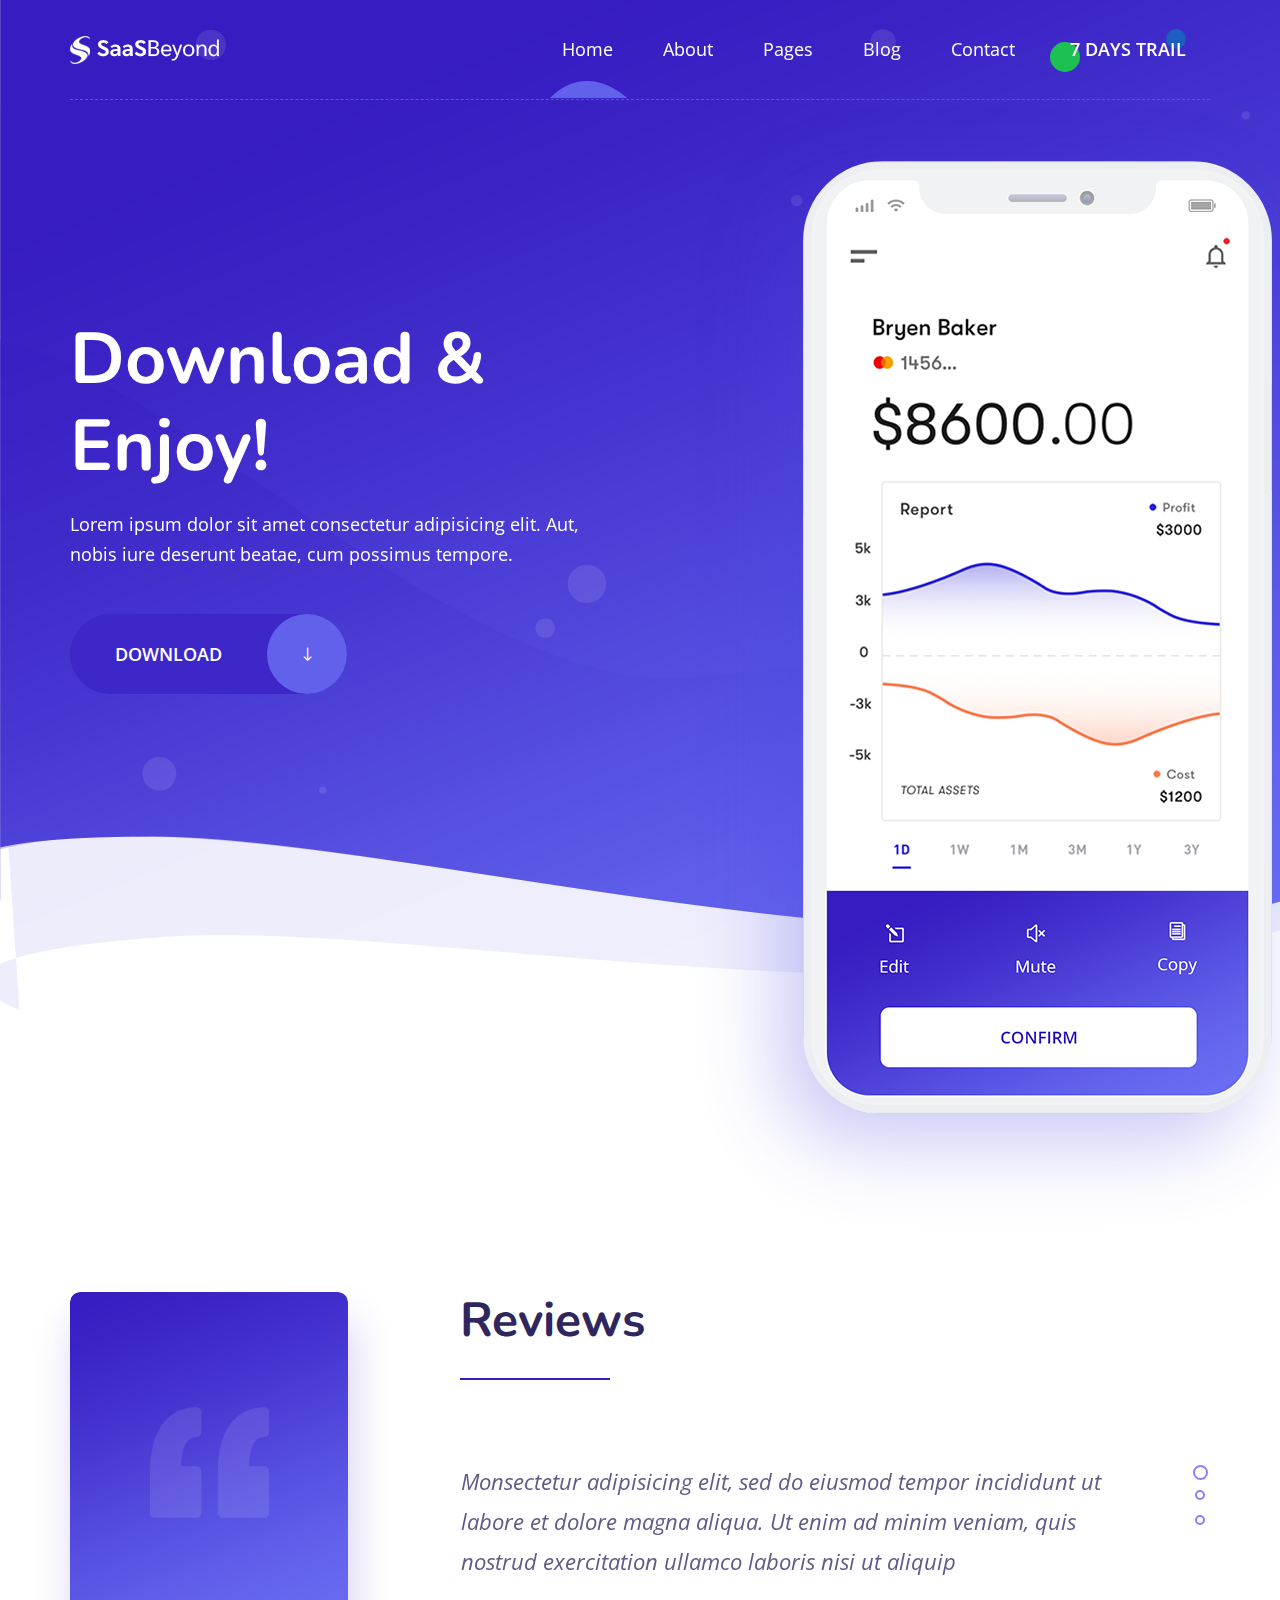
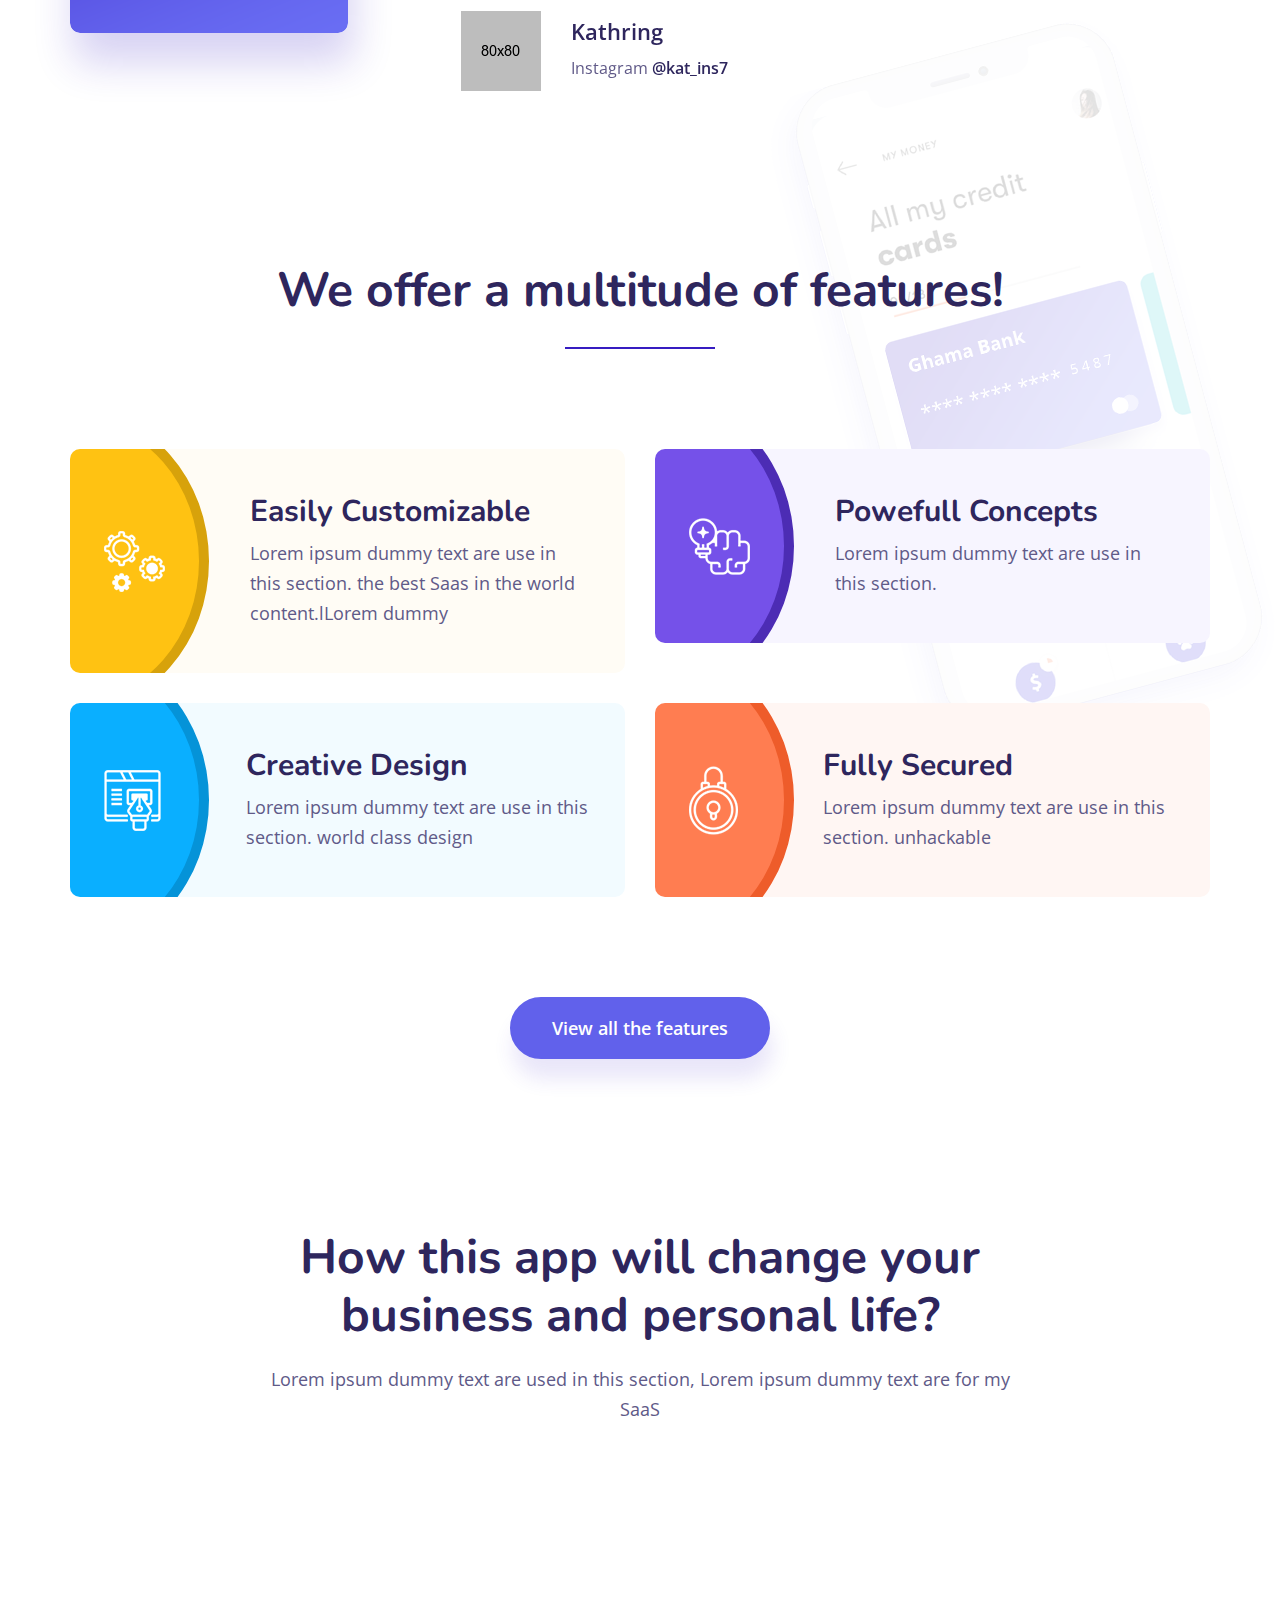
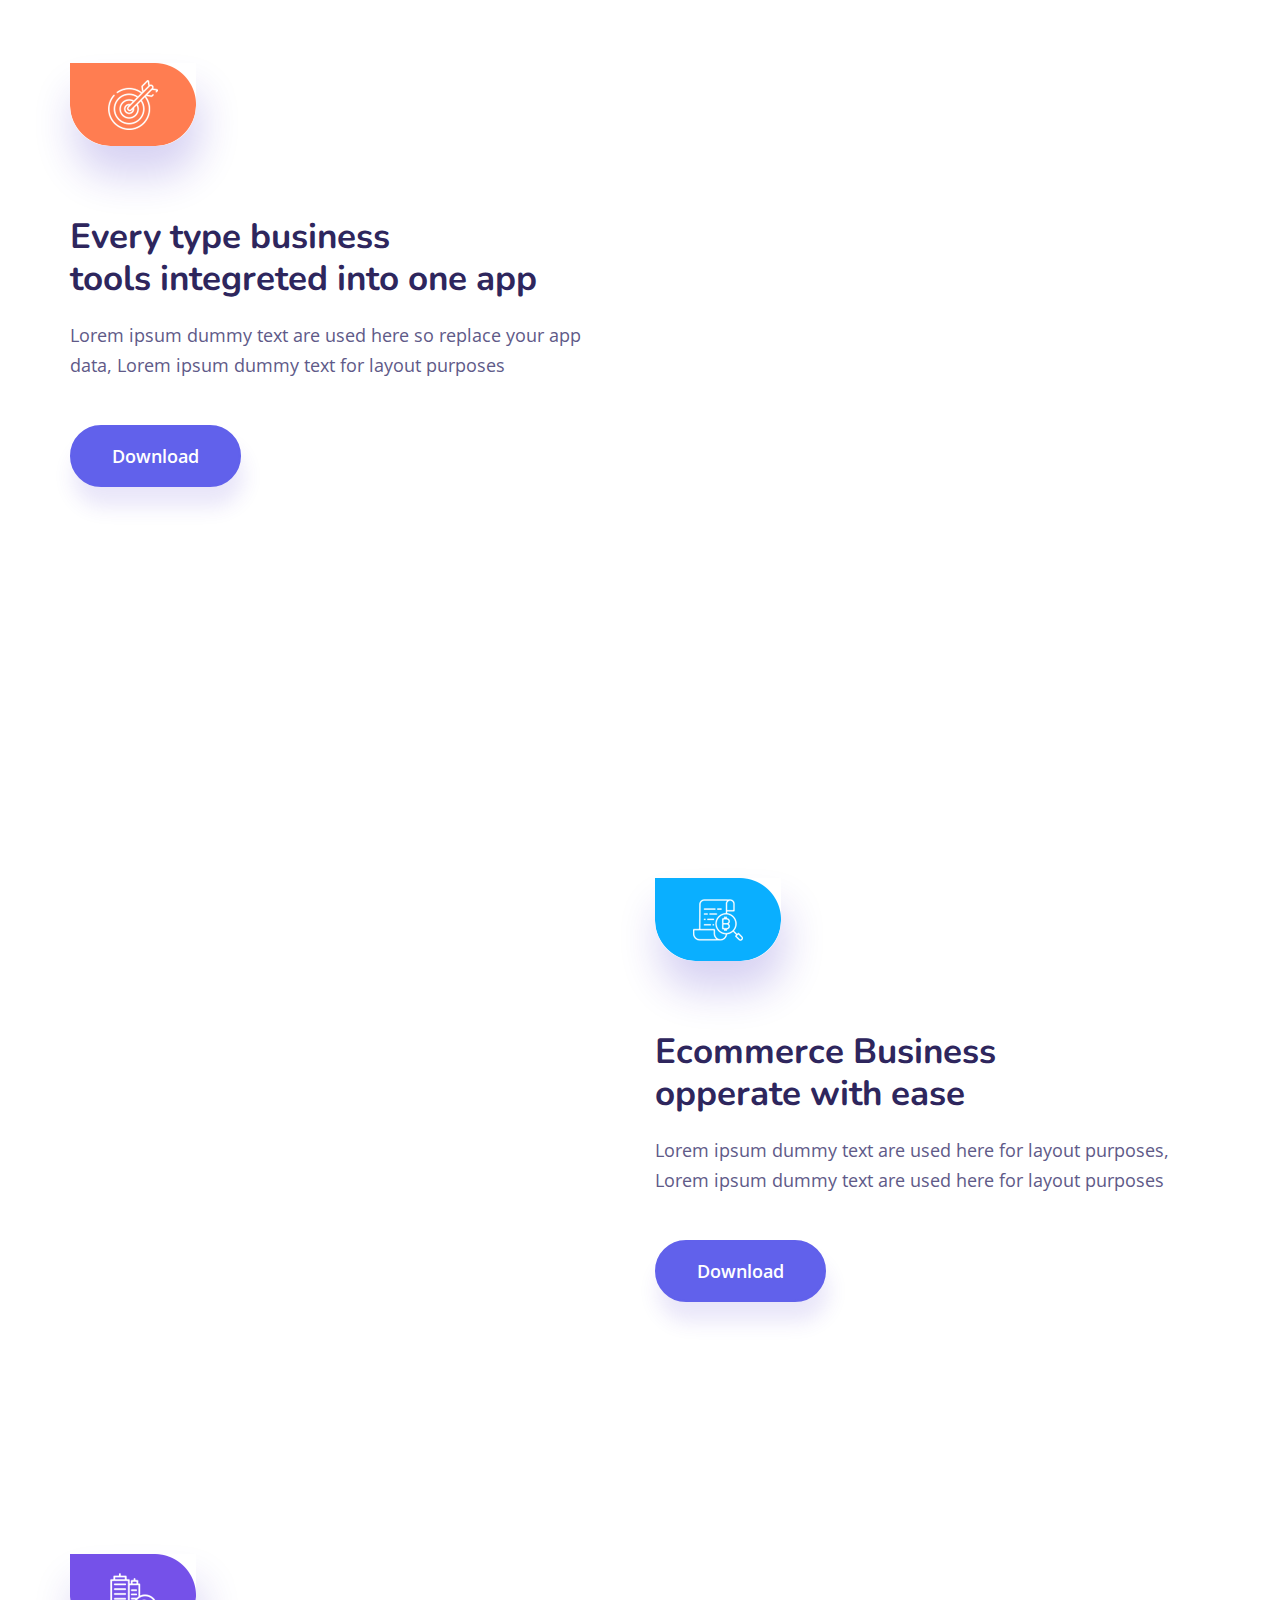
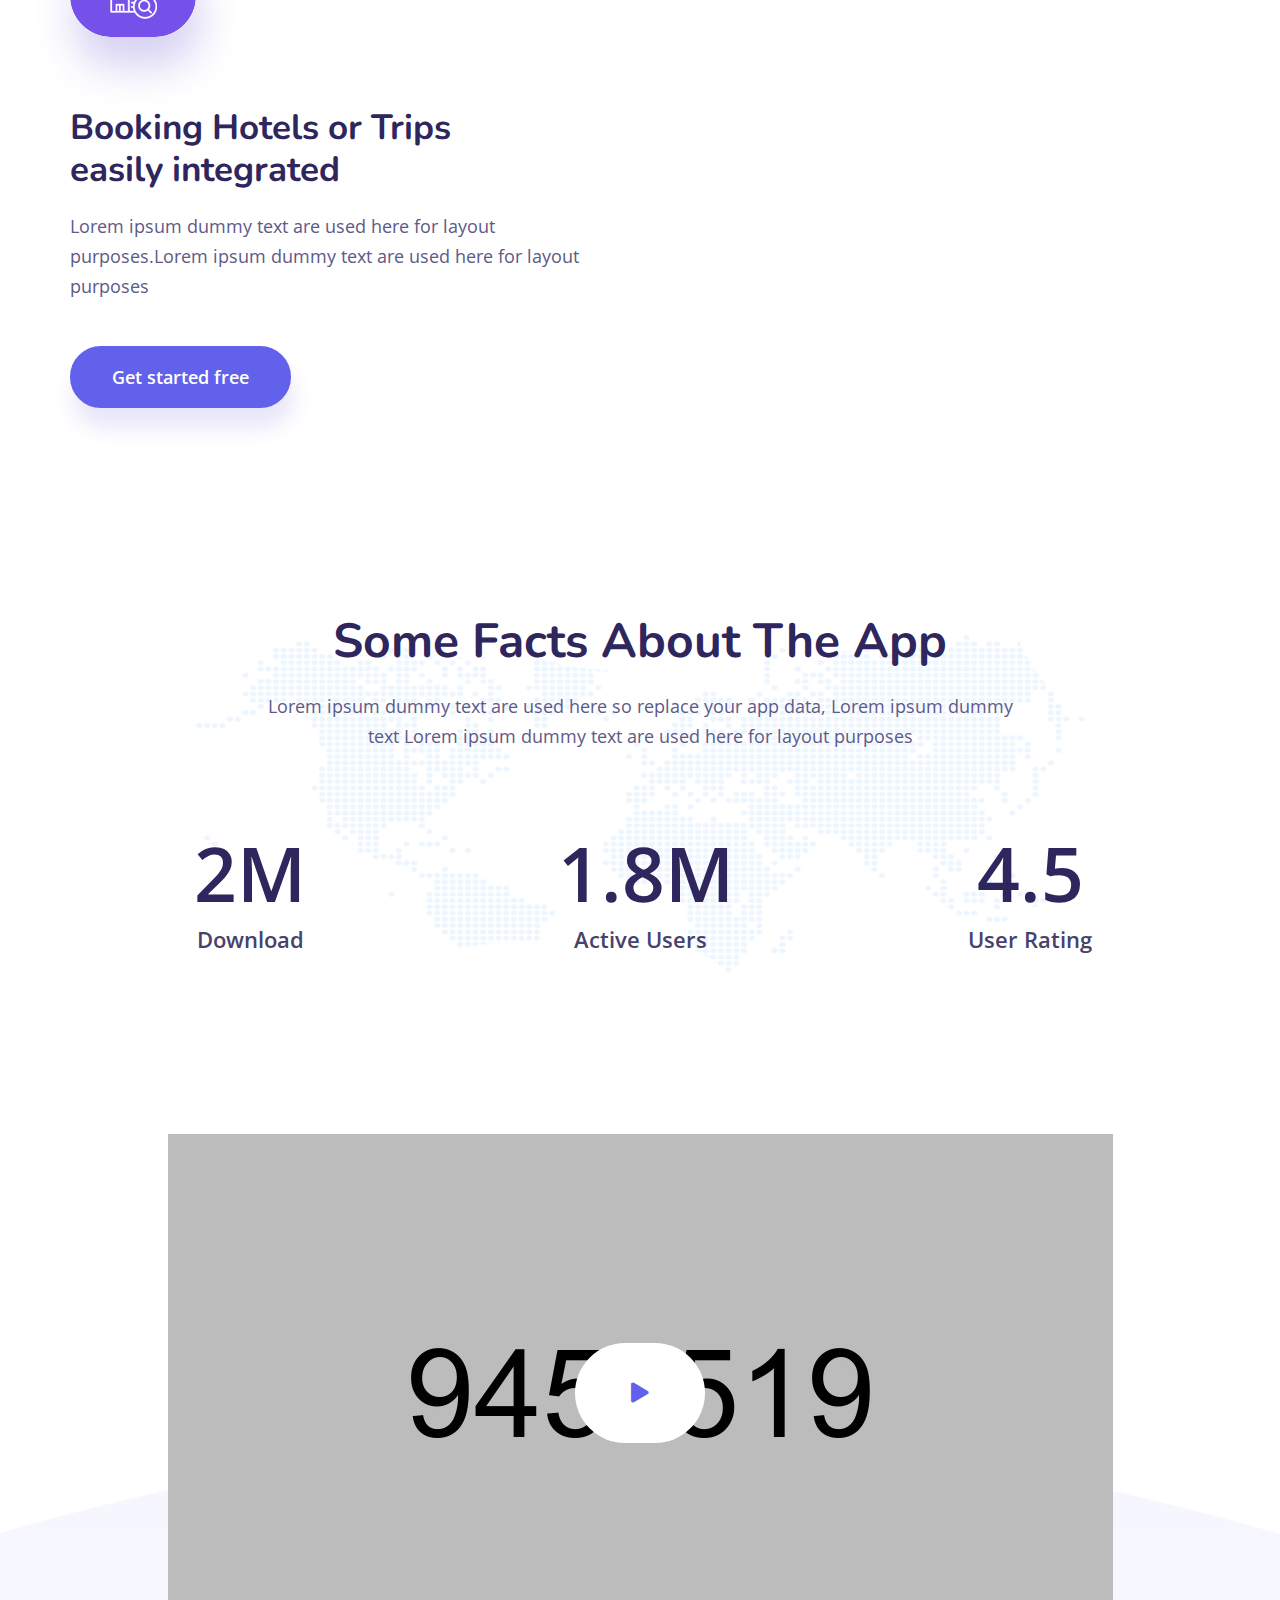
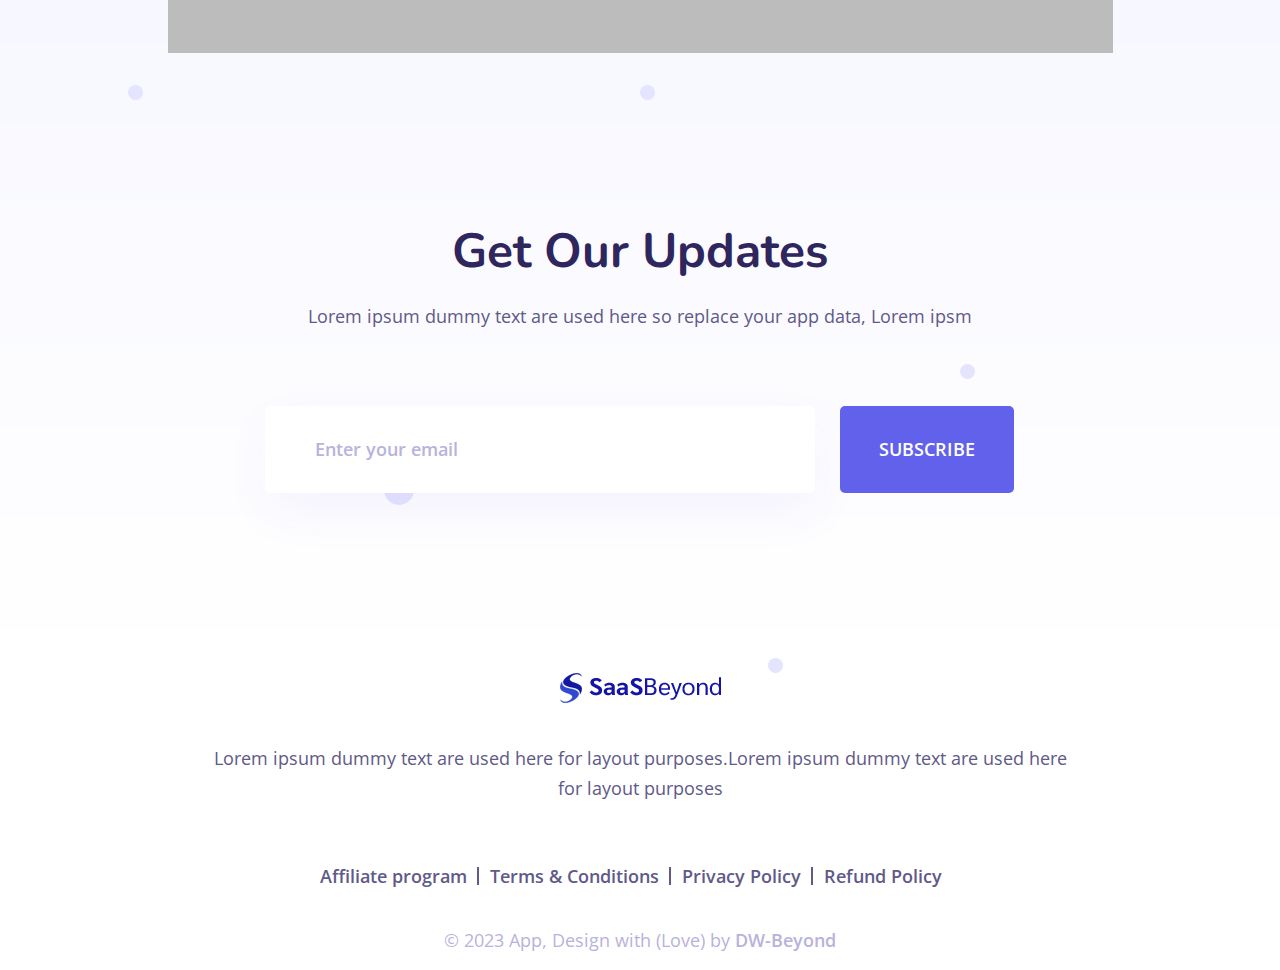
==== commit b2f0dda0: "updates" ====
--- a/SassBeyond/index.html
+++ b/SassBeyond/index.html
@@ -192,7 +192,7 @@
                                 <img src="img/icon/features_icon01.png" alt="icon">
                             </div>
                             <div class="features-content">
-                                <h3>Easily customizable</h3>
+                                <h3>Easily Customizable</h3>
                                 <p>Lorem ipsum dummy text are use in this
                                     section. the best Saas in the world
                                     content.lLorem dummy</p>
@@ -205,7 +205,7 @@
                                 <img src="img/icon/features_icon02.png" alt="icon">
                             </div>
                             <div class="features-content">
-                                <h3>Powefull concepts</h3>
+                                <h3>Powefull Concepts</h3>
                                 <p>Lorem ipsum dummy text are use in this
                                     section.</p>
                             </div>
@@ -217,7 +217,7 @@
                                 <img src="img/icon/features_icon03.png" alt="icon">
                             </div>
                             <div class="features-content">
-                                <h3>Creative design</h3>
+                                <h3>Creative Design</h3>
                                 <p>Lorem ipsum dummy text are use in this
                                     section. world class design</p>
                             </div>
@@ -229,7 +229,7 @@
                                 <img src="img/icon/features_icon04.png" alt="icon">
                             </div>
                             <div class="features-content">
-                                <h3>Fully secured</h3>
+                                <h3>Fully Secured</h3>
                                 <p>Lorem ipsum dummy text are use in this
                                     section. unhackable</p>
                             </div>
@@ -239,7 +239,7 @@
                 <div class="row">
                     <div class="col-12">
                         <div class="features-btn text-center mt-70">
-                            <a href="#" class="btn">View all features</a>
+                            <a href="#" class="btn">View all the features</a>
                         </div>
                     </div>
                 </div>
@@ -253,7 +253,7 @@
                 <div class="row justify-content-center">
                     <div class="col-xl-8 col-lg-10">
                         <div class="section-title text-center border-none mb-95">
-                            <h2>How this app will your business and personal life? </h2>
+                            <h2>How this app will change your business and personal life? </h2>
                             <p>Lorem ipsum dummy text are used in this section, Lorem ipsum dummy text
                                 are for my SaaS</p>
                         </div>
@@ -266,7 +266,7 @@
                                 <img src="img/icon/business_icon01.png" alt="icon">
                             </div>
                             <div class="bp-content">
-                                <h2>All kinds of Businesses <br> tools integreted in one app</h2>
+                                <h2>Every type business <br> tools integreted into one app</h2>
                                 <p>Lorem ipsum dummy text are used here so replace your app
                                     data, Lorem ipsum dummy text for layout purposes</p>
                                 <a href="#" class="btn">Download</a>
@@ -286,7 +286,7 @@
                                 <img src="img/icon/business_icon02.png" alt="icon">
                             </div>
                             <div class="bp-content">
-                                <h2>Ecommerce business <br> opperate with ease</h2>
+                                <h2>Ecommerce Business <br> opperate with ease</h2>
                                 <p>Lorem ipsum dummy text are used here for layout purposes, Lorem ipsum dummy text are
                                     used here for layout purposes</p>
                                 <a href="#" class="btn">Download</a>
@@ -306,7 +306,7 @@
                                 <img src="img/icon/business_icon03.png" alt="icon">
                             </div>
                             <div class="bp-content">
-                                <h2>Booking ticket or Hotel <br> easilly integrated</h2>
+                                <h2>Booking Hotels or Trips <br> easily integrated</h2>
                                 <p>Lorem ipsum dummy text are used here for layout purposes.Lorem ipsum dummy text are
                                     used here for layout purposes</p>
                                 <a href="#" class="btn">Get started free</a>
@@ -328,7 +328,7 @@
                 <div class="row justify-content-center">
                     <div class="col-xl-8 col-lg-10">
                         <div class="section-title text-center border-none mb-85">
-                            <h2>Some Facts about app</h2>
+                            <h2>Some Facts About The App</h2>
                             <p>Lorem ipsum dummy text are used here so replace your app data, Lorem ipsum dummy text
                                 Lorem ipsum dummy text are used here for layout purposes</p>
                         </div>
@@ -377,7 +377,7 @@
                 <div class="row justify-content-center">
                     <div class="col-xl-8 col-lg-10">
                         <div class="section-title text-center border-none mb-75">
-                            <h2>Stay updated</h2>
+                            <h2>Get Our Updates</h2>
                             <p>Lorem ipsum dummy text are used here so replace your app data, Lorem ipsm</p>
                         </div>
                     </div>
--- a/SassBeyond/css/style.css
+++ b/SassBeyond/css/style.css
@@ -193,7 +193,7 @@
 /* button style */
 
 .btn {
-	-moz-user-select: none;
+	
 	background: #6161eb;
 	border: 2px solid #6161eb;
 	border-radius: 50px;
